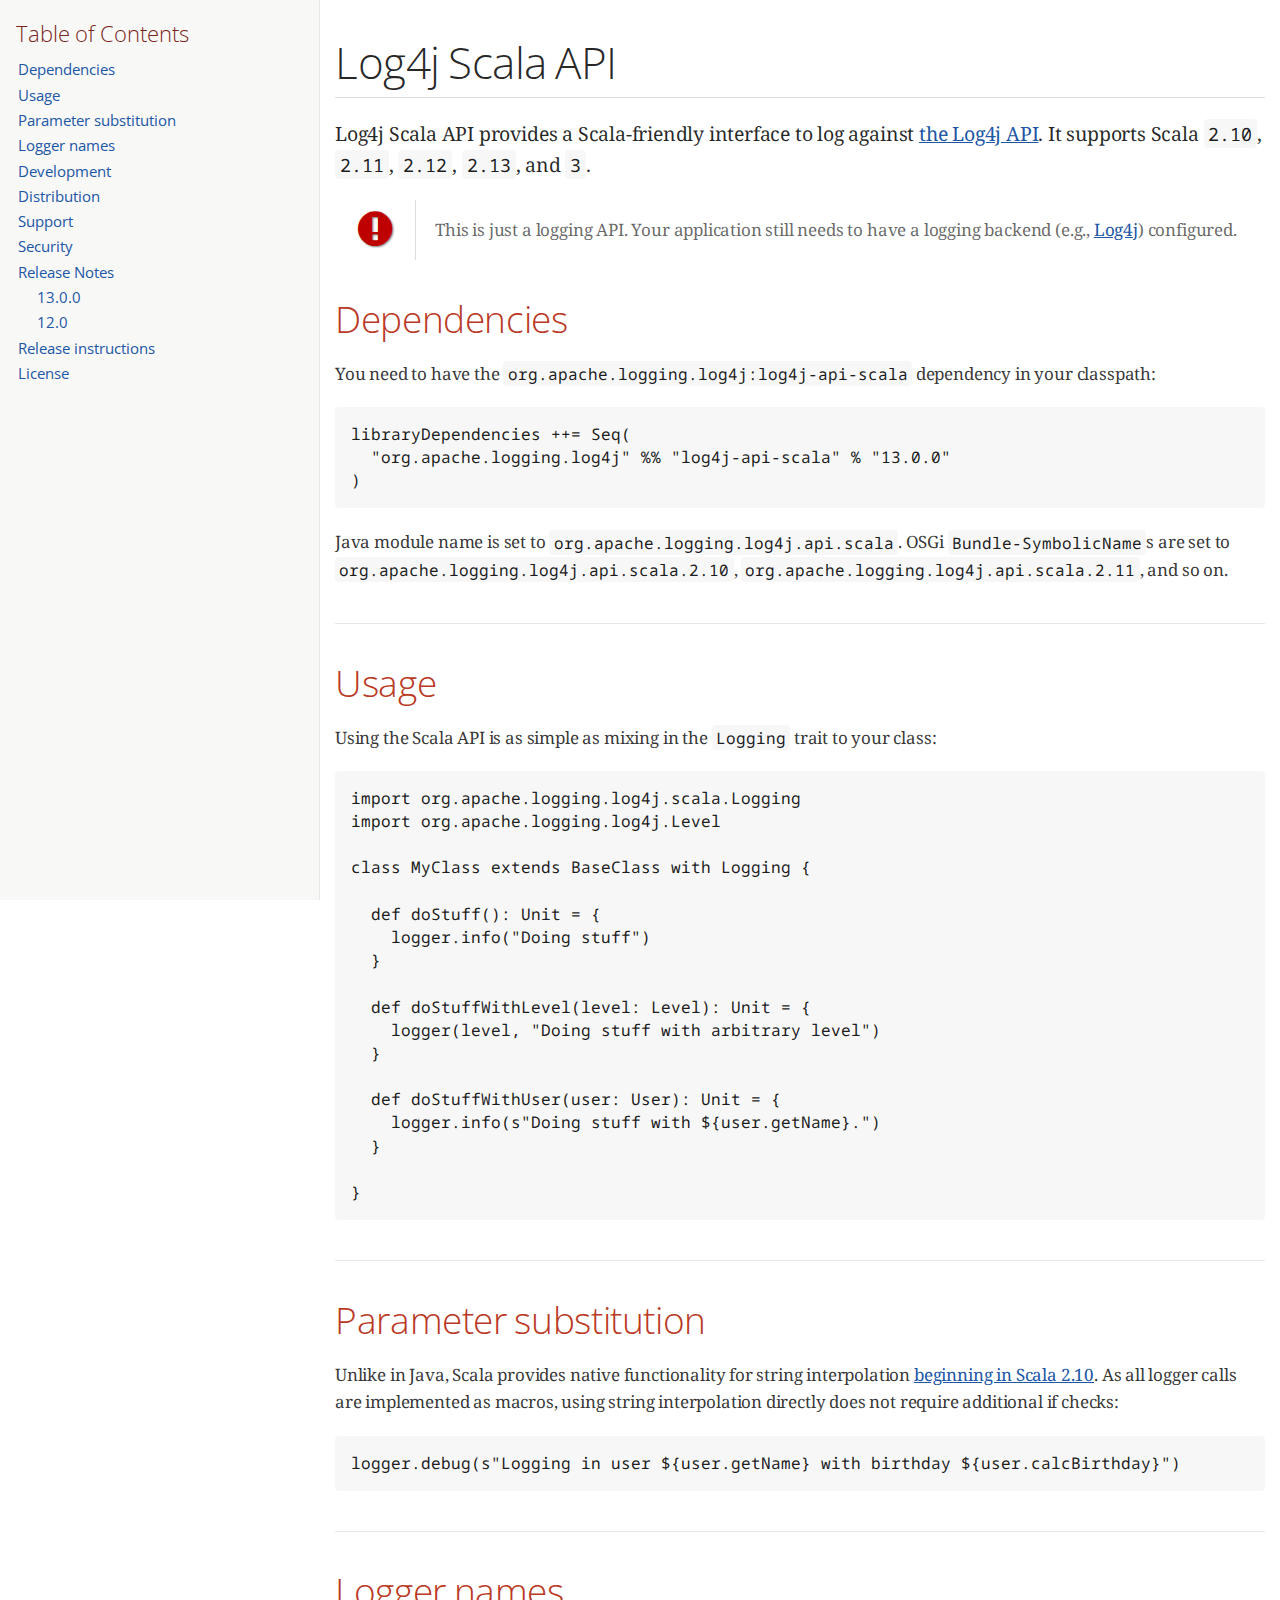
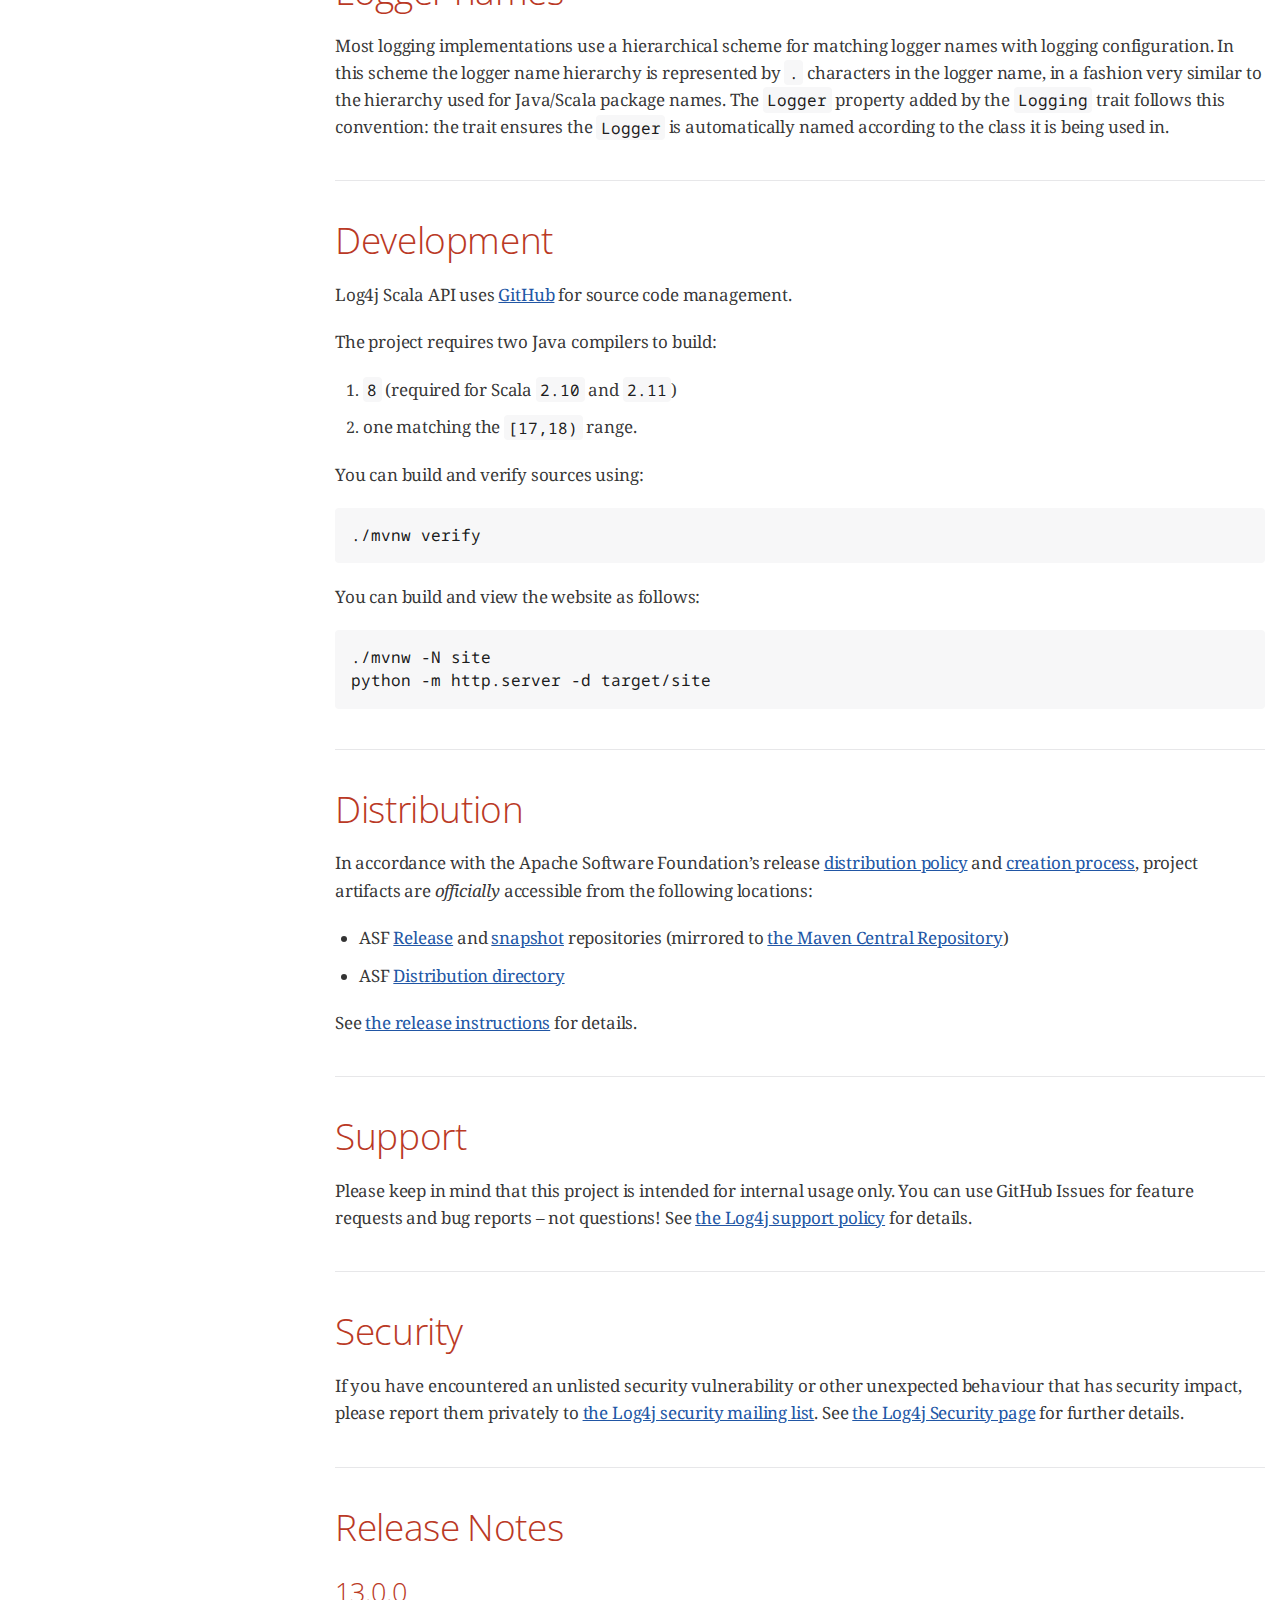
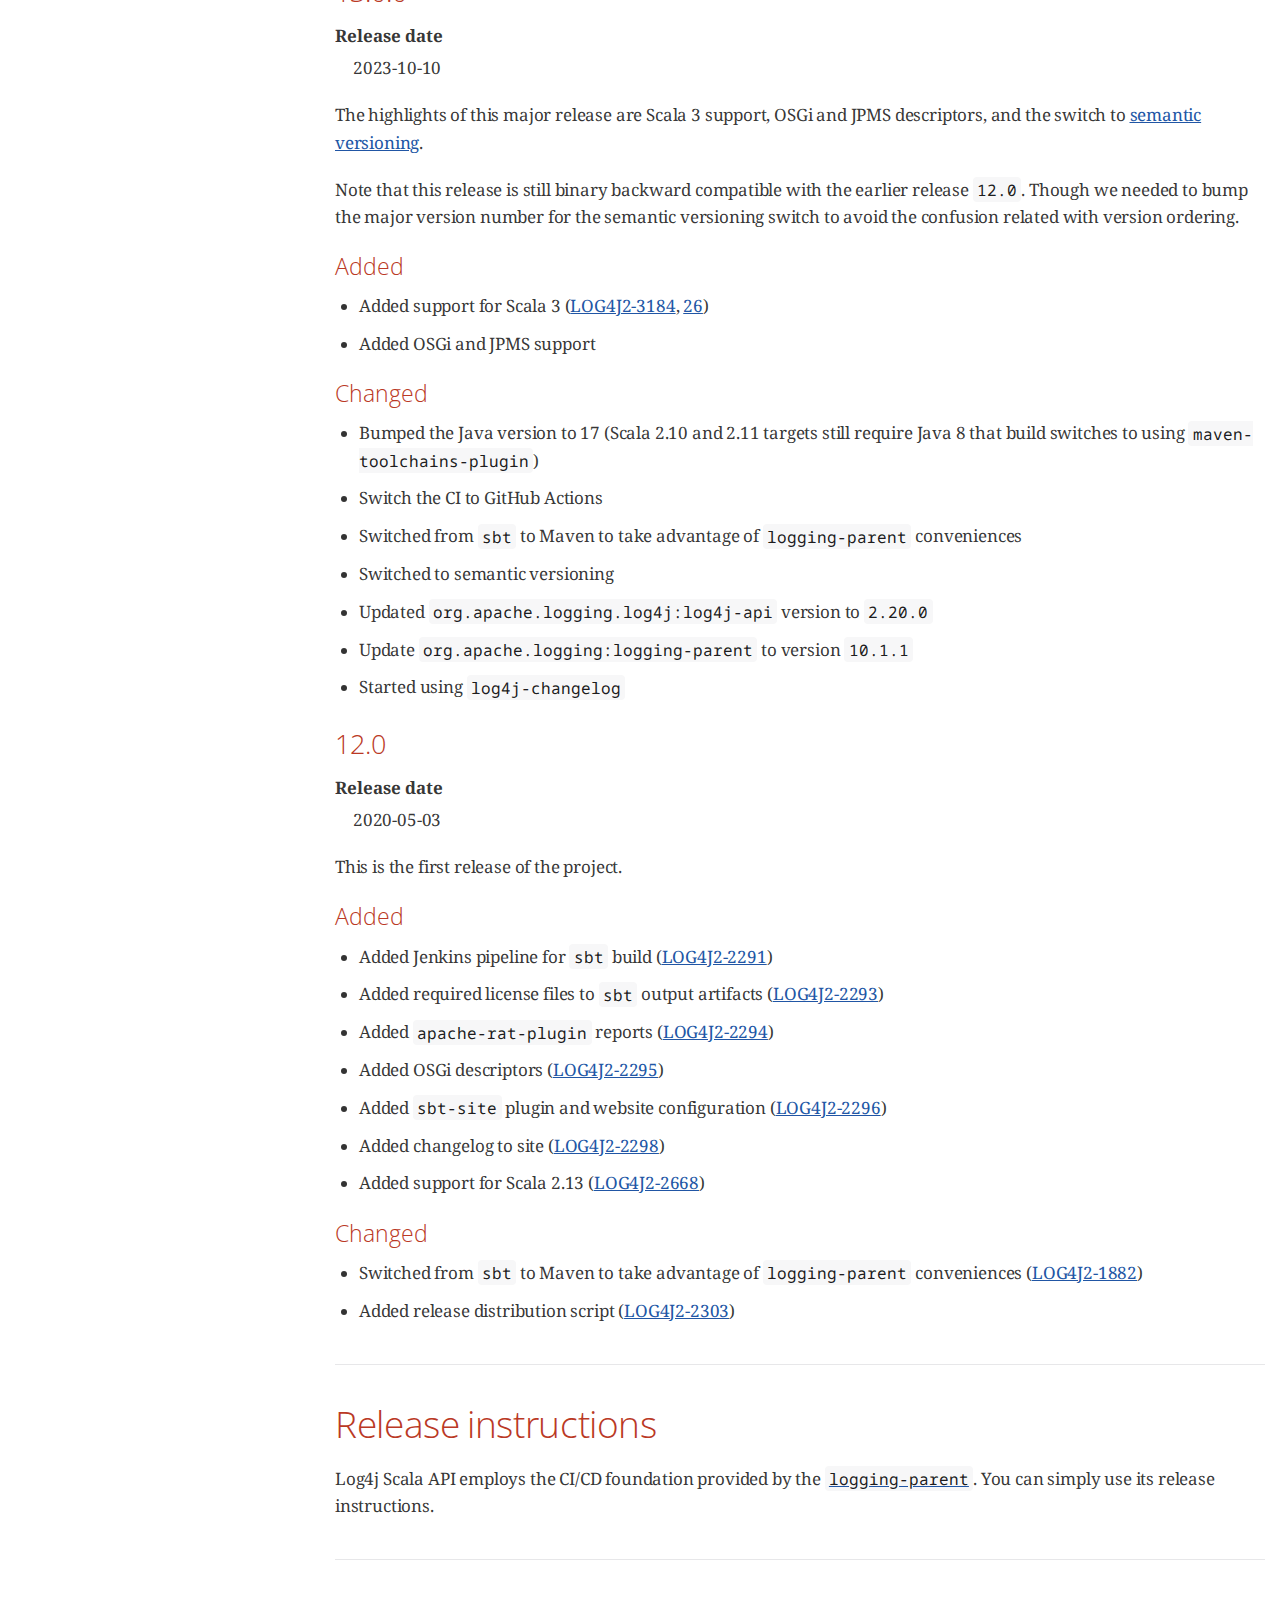
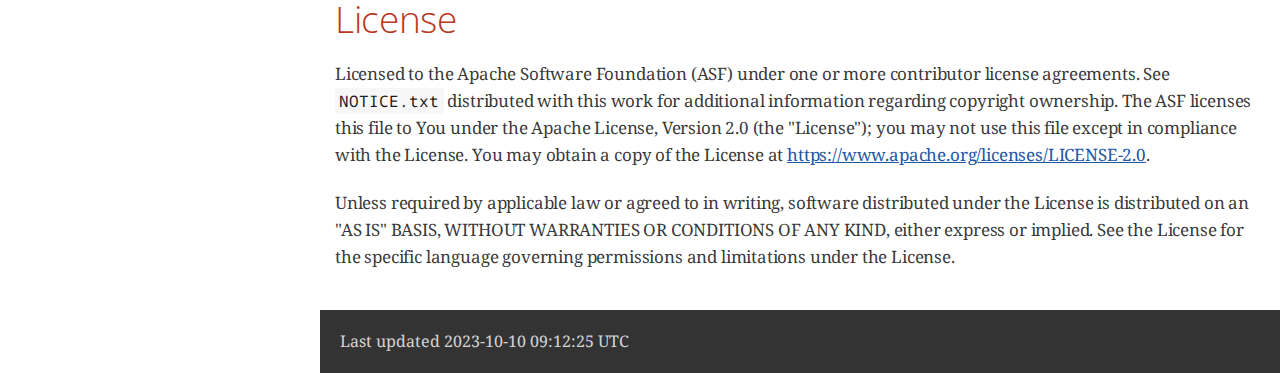
==== 13.x/index.html @ 1578e4e9 "Initial site import" ====
<!DOCTYPE html>
<html lang="en">
<head>
<meta charset="UTF-8">
<meta http-equiv="X-UA-Compatible" content="IE=edge">
<meta name="viewport" content="width=device-width, initial-scale=1.0">
<meta name="generator" content="Asciidoctor 2.0.18">
<title>Log4j Scala API</title>
<link rel="stylesheet" href="https://fonts.googleapis.com/css?family=Open+Sans:300,300italic,400,400italic,600,600italic%7CNoto+Serif:400,400italic,700,700italic%7CDroid+Sans+Mono:400,700">
<style>
/*! Asciidoctor default stylesheet | MIT License | https://asciidoctor.org */
/* Uncomment the following line when using as a custom stylesheet */
/* @import "https://fonts.googleapis.com/css?family=Open+Sans:300,300italic,400,400italic,600,600italic%7CNoto+Serif:400,400italic,700,700italic%7CDroid+Sans+Mono:400,700"; */
html{font-family:sans-serif;-webkit-text-size-adjust:100%}
a{background:none}
a:focus{outline:thin dotted}
a:active,a:hover{outline:0}
h1{font-size:2em;margin:.67em 0}
b,strong{font-weight:bold}
abbr{font-size:.9em}
abbr[title]{cursor:help;border-bottom:1px dotted #dddddf;text-decoration:none}
dfn{font-style:italic}
hr{height:0}
mark{background:#ff0;color:#000}
code,kbd,pre,samp{font-family:monospace;font-size:1em}
pre{white-space:pre-wrap}
q{quotes:"\201C" "\201D" "\2018" "\2019"}
small{font-size:80%}
sub,sup{font-size:75%;line-height:0;position:relative;vertical-align:baseline}
sup{top:-.5em}
sub{bottom:-.25em}
img{border:0}
svg:not(:root){overflow:hidden}
figure{margin:0}
audio,video{display:inline-block}
audio:not([controls]){display:none;height:0}
fieldset{border:1px solid silver;margin:0 2px;padding:.35em .625em .75em}
legend{border:0;padding:0}
button,input,select,textarea{font-family:inherit;font-size:100%;margin:0}
button,input{line-height:normal}
button,select{text-transform:none}
button,html input[type=button],input[type=reset],input[type=submit]{-webkit-appearance:button;cursor:pointer}
button[disabled],html input[disabled]{cursor:default}
input[type=checkbox],input[type=radio]{padding:0}
button::-moz-focus-inner,input::-moz-focus-inner{border:0;padding:0}
textarea{overflow:auto;vertical-align:top}
table{border-collapse:collapse;border-spacing:0}
*,::before,::after{box-sizing:border-box}
html,body{font-size:100%}
body{background:#fff;color:rgba(0,0,0,.8);padding:0;margin:0;font-family:"Noto Serif","DejaVu Serif",serif;line-height:1;position:relative;cursor:auto;-moz-tab-size:4;-o-tab-size:4;tab-size:4;word-wrap:anywhere;-moz-osx-font-smoothing:grayscale;-webkit-font-smoothing:antialiased}
a:hover{cursor:pointer}
img,object,embed{max-width:100%;height:auto}
object,embed{height:100%}
img{-ms-interpolation-mode:bicubic}
.left{float:left!important}
.right{float:right!important}
.text-left{text-align:left!important}
.text-right{text-align:right!important}
.text-center{text-align:center!important}
.text-justify{text-align:justify!important}
.hide{display:none}
img,object,svg{display:inline-block;vertical-align:middle}
textarea{height:auto;min-height:50px}
select{width:100%}
.subheader,.admonitionblock td.content>.title,.audioblock>.title,.exampleblock>.title,.imageblock>.title,.listingblock>.title,.literalblock>.title,.stemblock>.title,.openblock>.title,.paragraph>.title,.quoteblock>.title,table.tableblock>.title,.verseblock>.title,.videoblock>.title,.dlist>.title,.olist>.title,.ulist>.title,.qlist>.title,.hdlist>.title{line-height:1.45;color:#7a2518;font-weight:400;margin-top:0;margin-bottom:.25em}
div,dl,dt,dd,ul,ol,li,h1,h2,h3,#toctitle,.sidebarblock>.content>.title,h4,h5,h6,pre,form,p,blockquote,th,td{margin:0;padding:0}
a{color:#2156a5;text-decoration:underline;line-height:inherit}
a:hover,a:focus{color:#1d4b8f}
a img{border:0}
p{line-height:1.6;margin-bottom:1.25em;text-rendering:optimizeLegibility}
p aside{font-size:.875em;line-height:1.35;font-style:italic}
h1,h2,h3,#toctitle,.sidebarblock>.content>.title,h4,h5,h6{font-family:"Open Sans","DejaVu Sans",sans-serif;font-weight:300;font-style:normal;color:#ba3925;text-rendering:optimizeLegibility;margin-top:1em;margin-bottom:.5em;line-height:1.0125em}
h1 small,h2 small,h3 small,#toctitle small,.sidebarblock>.content>.title small,h4 small,h5 small,h6 small{font-size:60%;color:#e99b8f;line-height:0}
h1{font-size:2.125em}
h2{font-size:1.6875em}
h3,#toctitle,.sidebarblock>.content>.title{font-size:1.375em}
h4,h5{font-size:1.125em}
h6{font-size:1em}
hr{border:solid #dddddf;border-width:1px 0 0;clear:both;margin:1.25em 0 1.1875em}
em,i{font-style:italic;line-height:inherit}
strong,b{font-weight:bold;line-height:inherit}
small{font-size:60%;line-height:inherit}
code{font-family:"Droid Sans Mono","DejaVu Sans Mono",monospace;font-weight:400;color:rgba(0,0,0,.9)}
ul,ol,dl{line-height:1.6;margin-bottom:1.25em;list-style-position:outside;font-family:inherit}
ul,ol{margin-left:1.5em}
ul li ul,ul li ol{margin-left:1.25em;margin-bottom:0}
ul.circle{list-style-type:circle}
ul.disc{list-style-type:disc}
ul.square{list-style-type:square}
ul.circle ul:not([class]),ul.disc ul:not([class]),ul.square ul:not([class]){list-style:inherit}
ol li ul,ol li ol{margin-left:1.25em;margin-bottom:0}
dl dt{margin-bottom:.3125em;font-weight:bold}
dl dd{margin-bottom:1.25em}
blockquote{margin:0 0 1.25em;padding:.5625em 1.25em 0 1.1875em;border-left:1px solid #ddd}
blockquote,blockquote p{line-height:1.6;color:rgba(0,0,0,.85)}
@media screen and (min-width:768px){h1,h2,h3,#toctitle,.sidebarblock>.content>.title,h4,h5,h6{line-height:1.2}
h1{font-size:2.75em}
h2{font-size:2.3125em}
h3,#toctitle,.sidebarblock>.content>.title{font-size:1.6875em}
h4{font-size:1.4375em}}
table{background:#fff;margin-bottom:1.25em;border:1px solid #dedede;word-wrap:normal}
table thead,table tfoot{background:#f7f8f7}
table thead tr th,table thead tr td,table tfoot tr th,table tfoot tr td{padding:.5em .625em .625em;font-size:inherit;color:rgba(0,0,0,.8);text-align:left}
table tr th,table tr td{padding:.5625em .625em;font-size:inherit;color:rgba(0,0,0,.8)}
table tr.even,table tr.alt{background:#f8f8f7}
table thead tr th,table tfoot tr th,table tbody tr td,table tr td,table tfoot tr td{line-height:1.6}
h1,h2,h3,#toctitle,.sidebarblock>.content>.title,h4,h5,h6{line-height:1.2;word-spacing:-.05em}
h1 strong,h2 strong,h3 strong,#toctitle strong,.sidebarblock>.content>.title strong,h4 strong,h5 strong,h6 strong{font-weight:400}
.center{margin-left:auto;margin-right:auto}
.stretch{width:100%}
.clearfix::before,.clearfix::after,.float-group::before,.float-group::after{content:" ";display:table}
.clearfix::after,.float-group::after{clear:both}
:not(pre).nobreak{word-wrap:normal}
:not(pre).nowrap{white-space:nowrap}
:not(pre).pre-wrap{white-space:pre-wrap}
:not(pre):not([class^=L])>code{font-size:.9375em;font-style:normal!important;letter-spacing:0;padding:.1em .5ex;word-spacing:-.15em;background:#f7f7f8;border-radius:4px;line-height:1.45;text-rendering:optimizeSpeed}
pre{color:rgba(0,0,0,.9);font-family:"Droid Sans Mono","DejaVu Sans Mono",monospace;line-height:1.45;text-rendering:optimizeSpeed}
pre code,pre pre{color:inherit;font-size:inherit;line-height:inherit}
pre>code{display:block}
pre.nowrap,pre.nowrap pre{white-space:pre;word-wrap:normal}
em em{font-style:normal}
strong strong{font-weight:400}
.keyseq{color:rgba(51,51,51,.8)}
kbd{font-family:"Droid Sans Mono","DejaVu Sans Mono",monospace;display:inline-block;color:rgba(0,0,0,.8);font-size:.65em;line-height:1.45;background:#f7f7f7;border:1px solid #ccc;border-radius:3px;box-shadow:0 1px 0 rgba(0,0,0,.2),inset 0 0 0 .1em #fff;margin:0 .15em;padding:.2em .5em;vertical-align:middle;position:relative;top:-.1em;white-space:nowrap}
.keyseq kbd:first-child{margin-left:0}
.keyseq kbd:last-child{margin-right:0}
.menuseq,.menuref{color:#000}
.menuseq b:not(.caret),.menuref{font-weight:inherit}
.menuseq{word-spacing:-.02em}
.menuseq b.caret{font-size:1.25em;line-height:.8}
.menuseq i.caret{font-weight:bold;text-align:center;width:.45em}
b.button::before,b.button::after{position:relative;top:-1px;font-weight:400}
b.button::before{content:"[";padding:0 3px 0 2px}
b.button::after{content:"]";padding:0 2px 0 3px}
p a>code:hover{color:rgba(0,0,0,.9)}
#header,#content,#footnotes,#footer{width:100%;margin:0 auto;max-width:62.5em;*zoom:1;position:relative;padding-left:.9375em;padding-right:.9375em}
#header::before,#header::after,#content::before,#content::after,#footnotes::before,#footnotes::after,#footer::before,#footer::after{content:" ";display:table}
#header::after,#content::after,#footnotes::after,#footer::after{clear:both}
#content{margin-top:1.25em}
#content::before{content:none}
#header>h1:first-child{color:rgba(0,0,0,.85);margin-top:2.25rem;margin-bottom:0}
#header>h1:first-child+#toc{margin-top:8px;border-top:1px solid #dddddf}
#header>h1:only-child,body.toc2 #header>h1:nth-last-child(2){border-bottom:1px solid #dddddf;padding-bottom:8px}
#header .details{border-bottom:1px solid #dddddf;line-height:1.45;padding-top:.25em;padding-bottom:.25em;padding-left:.25em;color:rgba(0,0,0,.6);display:flex;flex-flow:row wrap}
#header .details span:first-child{margin-left:-.125em}
#header .details span.email a{color:rgba(0,0,0,.85)}
#header .details br{display:none}
#header .details br+span::before{content:"\00a0\2013\00a0"}
#header .details br+span.author::before{content:"\00a0\22c5\00a0";color:rgba(0,0,0,.85)}
#header .details br+span#revremark::before{content:"\00a0|\00a0"}
#header #revnumber{text-transform:capitalize}
#header #revnumber::after{content:"\00a0"}
#content>h1:first-child:not([class]){color:rgba(0,0,0,.85);border-bottom:1px solid #dddddf;padding-bottom:8px;margin-top:0;padding-top:1rem;margin-bottom:1.25rem}
#toc{border-bottom:1px solid #e7e7e9;padding-bottom:.5em}
#toc>ul{margin-left:.125em}
#toc ul.sectlevel0>li>a{font-style:italic}
#toc ul.sectlevel0 ul.sectlevel1{margin:.5em 0}
#toc ul{font-family:"Open Sans","DejaVu Sans",sans-serif;list-style-type:none}
#toc li{line-height:1.3334;margin-top:.3334em}
#toc a{text-decoration:none}
#toc a:active{text-decoration:underline}
#toctitle{color:#7a2518;font-size:1.2em}
@media screen and (min-width:768px){#toctitle{font-size:1.375em}
body.toc2{padding-left:15em;padding-right:0}
#toc.toc2{margin-top:0!important;background:#f8f8f7;position:fixed;width:15em;left:0;top:0;border-right:1px solid #e7e7e9;border-top-width:0!important;border-bottom-width:0!important;z-index:1000;padding:1.25em 1em;height:100%;overflow:auto}
#toc.toc2 #toctitle{margin-top:0;margin-bottom:.8rem;font-size:1.2em}
#toc.toc2>ul{font-size:.9em;margin-bottom:0}
#toc.toc2 ul ul{margin-left:0;padding-left:1em}
#toc.toc2 ul.sectlevel0 ul.sectlevel1{padding-left:0;margin-top:.5em;margin-bottom:.5em}
body.toc2.toc-right{padding-left:0;padding-right:15em}
body.toc2.toc-right #toc.toc2{border-right-width:0;border-left:1px solid #e7e7e9;left:auto;right:0}}
@media screen and (min-width:1280px){body.toc2{padding-left:20em;padding-right:0}
#toc.toc2{width:20em}
#toc.toc2 #toctitle{font-size:1.375em}
#toc.toc2>ul{font-size:.95em}
#toc.toc2 ul ul{padding-left:1.25em}
body.toc2.toc-right{padding-left:0;padding-right:20em}}
#content #toc{border:1px solid #e0e0dc;margin-bottom:1.25em;padding:1.25em;background:#f8f8f7;border-radius:4px}
#content #toc>:first-child{margin-top:0}
#content #toc>:last-child{margin-bottom:0}
#footer{max-width:none;background:rgba(0,0,0,.8);padding:1.25em}
#footer-text{color:hsla(0,0%,100%,.8);line-height:1.44}
#content{margin-bottom:.625em}
.sect1{padding-bottom:.625em}
@media screen and (min-width:768px){#content{margin-bottom:1.25em}
.sect1{padding-bottom:1.25em}}
.sect1:last-child{padding-bottom:0}
.sect1+.sect1{border-top:1px solid #e7e7e9}
#content h1>a.anchor,h2>a.anchor,h3>a.anchor,#toctitle>a.anchor,.sidebarblock>.content>.title>a.anchor,h4>a.anchor,h5>a.anchor,h6>a.anchor{position:absolute;z-index:1001;width:1.5ex;margin-left:-1.5ex;display:block;text-decoration:none!important;visibility:hidden;text-align:center;font-weight:400}
#content h1>a.anchor::before,h2>a.anchor::before,h3>a.anchor::before,#toctitle>a.anchor::before,.sidebarblock>.content>.title>a.anchor::before,h4>a.anchor::before,h5>a.anchor::before,h6>a.anchor::before{content:"\00A7";font-size:.85em;display:block;padding-top:.1em}
#content h1:hover>a.anchor,#content h1>a.anchor:hover,h2:hover>a.anchor,h2>a.anchor:hover,h3:hover>a.anchor,#toctitle:hover>a.anchor,.sidebarblock>.content>.title:hover>a.anchor,h3>a.anchor:hover,#toctitle>a.anchor:hover,.sidebarblock>.content>.title>a.anchor:hover,h4:hover>a.anchor,h4>a.anchor:hover,h5:hover>a.anchor,h5>a.anchor:hover,h6:hover>a.anchor,h6>a.anchor:hover{visibility:visible}
#content h1>a.link,h2>a.link,h3>a.link,#toctitle>a.link,.sidebarblock>.content>.title>a.link,h4>a.link,h5>a.link,h6>a.link{color:#ba3925;text-decoration:none}
#content h1>a.link:hover,h2>a.link:hover,h3>a.link:hover,#toctitle>a.link:hover,.sidebarblock>.content>.title>a.link:hover,h4>a.link:hover,h5>a.link:hover,h6>a.link:hover{color:#a53221}
details,.audioblock,.imageblock,.literalblock,.listingblock,.stemblock,.videoblock{margin-bottom:1.25em}
details{margin-left:1.25rem}
details>summary{cursor:pointer;display:block;position:relative;line-height:1.6;margin-bottom:.625rem;outline:none;-webkit-tap-highlight-color:transparent}
details>summary::-webkit-details-marker{display:none}
details>summary::before{content:"";border:solid transparent;border-left:solid;border-width:.3em 0 .3em .5em;position:absolute;top:.5em;left:-1.25rem;transform:translateX(15%)}
details[open]>summary::before{border:solid transparent;border-top:solid;border-width:.5em .3em 0;transform:translateY(15%)}
details>summary::after{content:"";width:1.25rem;height:1em;position:absolute;top:.3em;left:-1.25rem}
.admonitionblock td.content>.title,.audioblock>.title,.exampleblock>.title,.imageblock>.title,.listingblock>.title,.literalblock>.title,.stemblock>.title,.openblock>.title,.paragraph>.title,.quoteblock>.title,table.tableblock>.title,.verseblock>.title,.videoblock>.title,.dlist>.title,.olist>.title,.ulist>.title,.qlist>.title,.hdlist>.title{text-rendering:optimizeLegibility;text-align:left;font-family:"Noto Serif","DejaVu Serif",serif;font-size:1rem;font-style:italic}
table.tableblock.fit-content>caption.title{white-space:nowrap;width:0}
.paragraph.lead>p,#preamble>.sectionbody>[class=paragraph]:first-of-type p{font-size:1.21875em;line-height:1.6;color:rgba(0,0,0,.85)}
.admonitionblock>table{border-collapse:separate;border:0;background:none;width:100%}
.admonitionblock>table td.icon{text-align:center;width:80px}
.admonitionblock>table td.icon img{max-width:none}
.admonitionblock>table td.icon .title{font-weight:bold;font-family:"Open Sans","DejaVu Sans",sans-serif;text-transform:uppercase}
.admonitionblock>table td.content{padding-left:1.125em;padding-right:1.25em;border-left:1px solid #dddddf;color:rgba(0,0,0,.6);word-wrap:anywhere}
.admonitionblock>table td.content>:last-child>:last-child{margin-bottom:0}
.exampleblock>.content{border:1px solid #e6e6e6;margin-bottom:1.25em;padding:1.25em;background:#fff;border-radius:4px}
.exampleblock>.content>:first-child{margin-top:0}
.exampleblock>.content>:last-child{margin-bottom:0}
.sidebarblock{border:1px solid #dbdbd6;margin-bottom:1.25em;padding:1.25em;background:#f3f3f2;border-radius:4px}
.sidebarblock>:first-child{margin-top:0}
.sidebarblock>:last-child{margin-bottom:0}
.sidebarblock>.content>.title{color:#7a2518;margin-top:0;text-align:center}
.exampleblock>.content>:last-child>:last-child,.exampleblock>.content .olist>ol>li:last-child>:last-child,.exampleblock>.content .ulist>ul>li:last-child>:last-child,.exampleblock>.content .qlist>ol>li:last-child>:last-child,.sidebarblock>.content>:last-child>:last-child,.sidebarblock>.content .olist>ol>li:last-child>:last-child,.sidebarblock>.content .ulist>ul>li:last-child>:last-child,.sidebarblock>.content .qlist>ol>li:last-child>:last-child{margin-bottom:0}
.literalblock pre,.listingblock>.content>pre{border-radius:4px;overflow-x:auto;padding:1em;font-size:.8125em}
@media screen and (min-width:768px){.literalblock pre,.listingblock>.content>pre{font-size:.90625em}}
@media screen and (min-width:1280px){.literalblock pre,.listingblock>.content>pre{font-size:1em}}
.literalblock pre,.listingblock>.content>pre:not(.highlight),.listingblock>.content>pre[class=highlight],.listingblock>.content>pre[class^="highlight "]{background:#f7f7f8}
.literalblock.output pre{color:#f7f7f8;background:rgba(0,0,0,.9)}
.listingblock>.content{position:relative}
.listingblock code[data-lang]::before{display:none;content:attr(data-lang);position:absolute;font-size:.75em;top:.425rem;right:.5rem;line-height:1;text-transform:uppercase;color:inherit;opacity:.5}
.listingblock:hover code[data-lang]::before{display:block}
.listingblock.terminal pre .command::before{content:attr(data-prompt);padding-right:.5em;color:inherit;opacity:.5}
.listingblock.terminal pre .command:not([data-prompt])::before{content:"$"}
.listingblock pre.highlightjs{padding:0}
.listingblock pre.highlightjs>code{padding:1em;border-radius:4px}
.listingblock pre.prettyprint{border-width:0}
.prettyprint{background:#f7f7f8}
pre.prettyprint .linenums{line-height:1.45;margin-left:2em}
pre.prettyprint li{background:none;list-style-type:inherit;padding-left:0}
pre.prettyprint li code[data-lang]::before{opacity:1}
pre.prettyprint li:not(:first-child) code[data-lang]::before{display:none}
table.linenotable{border-collapse:separate;border:0;margin-bottom:0;background:none}
table.linenotable td[class]{color:inherit;vertical-align:top;padding:0;line-height:inherit;white-space:normal}
table.linenotable td.code{padding-left:.75em}
table.linenotable td.linenos,pre.pygments .linenos{border-right:1px solid;opacity:.35;padding-right:.5em;-webkit-user-select:none;-moz-user-select:none;-ms-user-select:none;user-select:none}
pre.pygments span.linenos{display:inline-block;margin-right:.75em}
.quoteblock{margin:0 1em 1.25em 1.5em;display:table}
.quoteblock:not(.excerpt)>.title{margin-left:-1.5em;margin-bottom:.75em}
.quoteblock blockquote,.quoteblock p{color:rgba(0,0,0,.85);font-size:1.15rem;line-height:1.75;word-spacing:.1em;letter-spacing:0;font-style:italic;text-align:justify}
.quoteblock blockquote{margin:0;padding:0;border:0}
.quoteblock blockquote::before{content:"\201c";float:left;font-size:2.75em;font-weight:bold;line-height:.6em;margin-left:-.6em;color:#7a2518;text-shadow:0 1px 2px rgba(0,0,0,.1)}
.quoteblock blockquote>.paragraph:last-child p{margin-bottom:0}
.quoteblock .attribution{margin-top:.75em;margin-right:.5ex;text-align:right}
.verseblock{margin:0 1em 1.25em}
.verseblock pre{font-family:"Open Sans","DejaVu Sans",sans-serif;font-size:1.15rem;color:rgba(0,0,0,.85);font-weight:300;text-rendering:optimizeLegibility}
.verseblock pre strong{font-weight:400}
.verseblock .attribution{margin-top:1.25rem;margin-left:.5ex}
.quoteblock .attribution,.verseblock .attribution{font-size:.9375em;line-height:1.45;font-style:italic}
.quoteblock .attribution br,.verseblock .attribution br{display:none}
.quoteblock .attribution cite,.verseblock .attribution cite{display:block;letter-spacing:-.025em;color:rgba(0,0,0,.6)}
.quoteblock.abstract blockquote::before,.quoteblock.excerpt blockquote::before,.quoteblock .quoteblock blockquote::before{display:none}
.quoteblock.abstract blockquote,.quoteblock.abstract p,.quoteblock.excerpt blockquote,.quoteblock.excerpt p,.quoteblock .quoteblock blockquote,.quoteblock .quoteblock p{line-height:1.6;word-spacing:0}
.quoteblock.abstract{margin:0 1em 1.25em;display:block}
.quoteblock.abstract>.title{margin:0 0 .375em;font-size:1.15em;text-align:center}
.quoteblock.excerpt>blockquote,.quoteblock .quoteblock{padding:0 0 .25em 1em;border-left:.25em solid #dddddf}
.quoteblock.excerpt,.quoteblock .quoteblock{margin-left:0}
.quoteblock.excerpt blockquote,.quoteblock.excerpt p,.quoteblock .quoteblock blockquote,.quoteblock .quoteblock p{color:inherit;font-size:1.0625rem}
.quoteblock.excerpt .attribution,.quoteblock .quoteblock .attribution{color:inherit;font-size:.85rem;text-align:left;margin-right:0}
p.tableblock:last-child{margin-bottom:0}
td.tableblock>.content{margin-bottom:1.25em;word-wrap:anywhere}
td.tableblock>.content>:last-child{margin-bottom:-1.25em}
table.tableblock,th.tableblock,td.tableblock{border:0 solid #dedede}
table.grid-all>*>tr>*{border-width:1px}
table.grid-cols>*>tr>*{border-width:0 1px}
table.grid-rows>*>tr>*{border-width:1px 0}
table.frame-all{border-width:1px}
table.frame-ends{border-width:1px 0}
table.frame-sides{border-width:0 1px}
table.frame-none>colgroup+*>:first-child>*,table.frame-sides>colgroup+*>:first-child>*{border-top-width:0}
table.frame-none>:last-child>:last-child>*,table.frame-sides>:last-child>:last-child>*{border-bottom-width:0}
table.frame-none>*>tr>:first-child,table.frame-ends>*>tr>:first-child{border-left-width:0}
table.frame-none>*>tr>:last-child,table.frame-ends>*>tr>:last-child{border-right-width:0}
table.stripes-all>*>tr,table.stripes-odd>*>tr:nth-of-type(odd),table.stripes-even>*>tr:nth-of-type(even),table.stripes-hover>*>tr:hover{background:#f8f8f7}
th.halign-left,td.halign-left{text-align:left}
th.halign-right,td.halign-right{text-align:right}
th.halign-center,td.halign-center{text-align:center}
th.valign-top,td.valign-top{vertical-align:top}
th.valign-bottom,td.valign-bottom{vertical-align:bottom}
th.valign-middle,td.valign-middle{vertical-align:middle}
table thead th,table tfoot th{font-weight:bold}
tbody tr th{background:#f7f8f7}
tbody tr th,tbody tr th p,tfoot tr th,tfoot tr th p{color:rgba(0,0,0,.8);font-weight:bold}
p.tableblock>code:only-child{background:none;padding:0}
p.tableblock{font-size:1em}
ol{margin-left:1.75em}
ul li ol{margin-left:1.5em}
dl dd{margin-left:1.125em}
dl dd:last-child,dl dd:last-child>:last-child{margin-bottom:0}
li p,ul dd,ol dd,.olist .olist,.ulist .ulist,.ulist .olist,.olist .ulist{margin-bottom:.625em}
ul.checklist,ul.none,ol.none,ul.no-bullet,ol.no-bullet,ol.unnumbered,ul.unstyled,ol.unstyled{list-style-type:none}
ul.no-bullet,ol.no-bullet,ol.unnumbered{margin-left:.625em}
ul.unstyled,ol.unstyled{margin-left:0}
li>p:empty:only-child::before{content:"";display:inline-block}
ul.checklist>li>p:first-child{margin-left:-1em}
ul.checklist>li>p:first-child>.fa-square-o:first-child,ul.checklist>li>p:first-child>.fa-check-square-o:first-child{width:1.25em;font-size:.8em;position:relative;bottom:.125em}
ul.checklist>li>p:first-child>input[type=checkbox]:first-child{margin-right:.25em}
ul.inline{display:flex;flex-flow:row wrap;list-style:none;margin:0 0 .625em -1.25em}
ul.inline>li{margin-left:1.25em}
.unstyled dl dt{font-weight:400;font-style:normal}
ol.arabic{list-style-type:decimal}
ol.decimal{list-style-type:decimal-leading-zero}
ol.loweralpha{list-style-type:lower-alpha}
ol.upperalpha{list-style-type:upper-alpha}
ol.lowerroman{list-style-type:lower-roman}
ol.upperroman{list-style-type:upper-roman}
ol.lowergreek{list-style-type:lower-greek}
.hdlist>table,.colist>table{border:0;background:none}
.hdlist>table>tbody>tr,.colist>table>tbody>tr{background:none}
td.hdlist1,td.hdlist2{vertical-align:top;padding:0 .625em}
td.hdlist1{font-weight:bold;padding-bottom:1.25em}
td.hdlist2{word-wrap:anywhere}
.literalblock+.colist,.listingblock+.colist{margin-top:-.5em}
.colist td:not([class]):first-child{padding:.4em .75em 0;line-height:1;vertical-align:top}
.colist td:not([class]):first-child img{max-width:none}
.colist td:not([class]):last-child{padding:.25em 0}
.thumb,.th{line-height:0;display:inline-block;border:4px solid #fff;box-shadow:0 0 0 1px #ddd}
.imageblock.left{margin:.25em .625em 1.25em 0}
.imageblock.right{margin:.25em 0 1.25em .625em}
.imageblock>.title{margin-bottom:0}
.imageblock.thumb,.imageblock.th{border-width:6px}
.imageblock.thumb>.title,.imageblock.th>.title{padding:0 .125em}
.image.left,.image.right{margin-top:.25em;margin-bottom:.25em;display:inline-block;line-height:0}
.image.left{margin-right:.625em}
.image.right{margin-left:.625em}
a.image{text-decoration:none;display:inline-block}
a.image object{pointer-events:none}
sup.footnote,sup.footnoteref{font-size:.875em;position:static;vertical-align:super}
sup.footnote a,sup.footnoteref a{text-decoration:none}
sup.footnote a:active,sup.footnoteref a:active{text-decoration:underline}
#footnotes{padding-top:.75em;padding-bottom:.75em;margin-bottom:.625em}
#footnotes hr{width:20%;min-width:6.25em;margin:-.25em 0 .75em;border-width:1px 0 0}
#footnotes .footnote{padding:0 .375em 0 .225em;line-height:1.3334;font-size:.875em;margin-left:1.2em;margin-bottom:.2em}
#footnotes .footnote a:first-of-type{font-weight:bold;text-decoration:none;margin-left:-1.05em}
#footnotes .footnote:last-of-type{margin-bottom:0}
#content #footnotes{margin-top:-.625em;margin-bottom:0;padding:.75em 0}
div.unbreakable{page-break-inside:avoid}
.big{font-size:larger}
.small{font-size:smaller}
.underline{text-decoration:underline}
.overline{text-decoration:overline}
.line-through{text-decoration:line-through}
.aqua{color:#00bfbf}
.aqua-background{background:#00fafa}
.black{color:#000}
.black-background{background:#000}
.blue{color:#0000bf}
.blue-background{background:#0000fa}
.fuchsia{color:#bf00bf}
.fuchsia-background{background:#fa00fa}
.gray{color:#606060}
.gray-background{background:#7d7d7d}
.green{color:#006000}
.green-background{background:#007d00}
.lime{color:#00bf00}
.lime-background{background:#00fa00}
.maroon{color:#600000}
.maroon-background{background:#7d0000}
.navy{color:#000060}
.navy-background{background:#00007d}
.olive{color:#606000}
.olive-background{background:#7d7d00}
.purple{color:#600060}
.purple-background{background:#7d007d}
.red{color:#bf0000}
.red-background{background:#fa0000}
.silver{color:#909090}
.silver-background{background:#bcbcbc}
.teal{color:#006060}
.teal-background{background:#007d7d}
.white{color:#bfbfbf}
.white-background{background:#fafafa}
.yellow{color:#bfbf00}
.yellow-background{background:#fafa00}
span.icon>.fa{cursor:default}
a span.icon>.fa{cursor:inherit}
.admonitionblock td.icon [class^="fa icon-"]{font-size:2.5em;text-shadow:1px 1px 2px rgba(0,0,0,.5);cursor:default}
.admonitionblock td.icon .icon-note::before{content:"\f05a";color:#19407c}
.admonitionblock td.icon .icon-tip::before{content:"\f0eb";text-shadow:1px 1px 2px rgba(155,155,0,.8);color:#111}
.admonitionblock td.icon .icon-warning::before{content:"\f071";color:#bf6900}
.admonitionblock td.icon .icon-caution::before{content:"\f06d";color:#bf3400}
.admonitionblock td.icon .icon-important::before{content:"\f06a";color:#bf0000}
.conum[data-value]{display:inline-block;color:#fff!important;background:rgba(0,0,0,.8);border-radius:50%;text-align:center;font-size:.75em;width:1.67em;height:1.67em;line-height:1.67em;font-family:"Open Sans","DejaVu Sans",sans-serif;font-style:normal;font-weight:bold}
.conum[data-value] *{color:#fff!important}
.conum[data-value]+b{display:none}
.conum[data-value]::after{content:attr(data-value)}
pre .conum[data-value]{position:relative;top:-.125em}
b.conum *{color:inherit!important}
.conum:not([data-value]):empty{display:none}
dt,th.tableblock,td.content,div.footnote{text-rendering:optimizeLegibility}
h1,h2,p,td.content,span.alt,summary{letter-spacing:-.01em}
p strong,td.content strong,div.footnote strong{letter-spacing:-.005em}
p,blockquote,dt,td.content,span.alt,summary{font-size:1.0625rem}
p{margin-bottom:1.25rem}
.sidebarblock p,.sidebarblock dt,.sidebarblock td.content,p.tableblock{font-size:1em}
.exampleblock>.content{background:#fffef7;border-color:#e0e0dc;box-shadow:0 1px 4px #e0e0dc}
.print-only{display:none!important}
@page{margin:1.25cm .75cm}
@media print{*{box-shadow:none!important;text-shadow:none!important}
html{font-size:80%}
a{color:inherit!important;text-decoration:underline!important}
a.bare,a[href^="#"],a[href^="mailto:"]{text-decoration:none!important}
a[href^="http:"]:not(.bare)::after,a[href^="https:"]:not(.bare)::after{content:"(" attr(href) ")";display:inline-block;font-size:.875em;padding-left:.25em}
abbr[title]{border-bottom:1px dotted}
abbr[title]::after{content:" (" attr(title) ")"}
pre,blockquote,tr,img,object,svg{page-break-inside:avoid}
thead{display:table-header-group}
svg{max-width:100%}
p,blockquote,dt,td.content{font-size:1em;orphans:3;widows:3}
h2,h3,#toctitle,.sidebarblock>.content>.title{page-break-after:avoid}
#header,#content,#footnotes,#footer{max-width:none}
#toc,.sidebarblock,.exampleblock>.content{background:none!important}
#toc{border-bottom:1px solid #dddddf!important;padding-bottom:0!important}
body.book #header{text-align:center}
body.book #header>h1:first-child{border:0!important;margin:2.5em 0 1em}
body.book #header .details{border:0!important;display:block;padding:0!important}
body.book #header .details span:first-child{margin-left:0!important}
body.book #header .details br{display:block}
body.book #header .details br+span::before{content:none!important}
body.book #toc{border:0!important;text-align:left!important;padding:0!important;margin:0!important}
body.book #toc,body.book #preamble,body.book h1.sect0,body.book .sect1>h2{page-break-before:always}
.listingblock code[data-lang]::before{display:block}
#footer{padding:0 .9375em}
.hide-on-print{display:none!important}
.print-only{display:block!important}
.hide-for-print{display:none!important}
.show-for-print{display:inherit!important}}
@media amzn-kf8,print{#header>h1:first-child{margin-top:1.25rem}
.sect1{padding:0!important}
.sect1+.sect1{border:0}
#footer{background:none}
#footer-text{color:rgba(0,0,0,.6);font-size:.9em}}
@media amzn-kf8{#header,#content,#footnotes,#footer{padding:0}}
</style>
<link rel="stylesheet" href="https://cdnjs.cloudflare.com/ajax/libs/font-awesome/4.7.0/css/font-awesome.min.css">
<style>
/*! Stylesheet for CodeRay to loosely match GitHub themes | MIT License */
pre.CodeRay{background:#f7f7f8}
.CodeRay .line-numbers{border-right:1px solid;opacity:.35;padding:0 .5em 0 0;-webkit-user-select:none;-moz-user-select:none;-ms-user-select:none;user-select:none}
.CodeRay span.line-numbers{display:inline-block;margin-right:.75em}
.CodeRay .line-numbers strong{color:#000}
table.CodeRay{border-collapse:separate;border:0;margin-bottom:0;background:none}
table.CodeRay td{vertical-align:top;line-height:inherit}
table.CodeRay td.line-numbers{text-align:right}
table.CodeRay td.code{padding:0 0 0 .75em}
.CodeRay .debug{color:#fff!important;background:navy!important}
.CodeRay .annotation{color:#007}
.CodeRay .attribute-name{color:navy}
.CodeRay .attribute-value{color:#700}
.CodeRay .binary{color:#509}
.CodeRay .comment{color:#998;font-style:italic}
.CodeRay .char{color:#04d}
.CodeRay .char .content{color:#04d}
.CodeRay .char .delimiter{color:#039}
.CodeRay .class{color:#458;font-weight:bold}
.CodeRay .complex{color:#a08}
.CodeRay .constant,.CodeRay .predefined-constant{color:teal}
.CodeRay .color{color:#099}
.CodeRay .class-variable{color:#369}
.CodeRay .decorator{color:#b0b}
.CodeRay .definition{color:#099}
.CodeRay .delimiter{color:#000}
.CodeRay .doc{color:#970}
.CodeRay .doctype{color:#34b}
.CodeRay .doc-string{color:#d42}
.CodeRay .escape{color:#666}
.CodeRay .entity{color:#800}
.CodeRay .error{color:#808}
.CodeRay .exception{color:inherit}
.CodeRay .filename{color:#099}
.CodeRay .function{color:#900;font-weight:bold}
.CodeRay .global-variable{color:teal}
.CodeRay .hex{color:#058}
.CodeRay .integer,.CodeRay .float{color:#099}
.CodeRay .include{color:#555}
.CodeRay .inline{color:#000}
.CodeRay .inline .inline{background:#ccc}
.CodeRay .inline .inline .inline{background:#bbb}
.CodeRay .inline .inline-delimiter{color:#d14}
.CodeRay .inline-delimiter{color:#d14}
.CodeRay .important{color:#555;font-weight:bold}
.CodeRay .interpreted{color:#b2b}
.CodeRay .instance-variable{color:teal}
.CodeRay .label{color:#970}
.CodeRay .local-variable{color:#963}
.CodeRay .octal{color:#40e}
.CodeRay .predefined{color:#369}
.CodeRay .preprocessor{color:#579}
.CodeRay .pseudo-class{color:#555}
.CodeRay .directive{font-weight:bold}
.CodeRay .type{font-weight:bold}
.CodeRay .predefined-type{color:inherit}
.CodeRay .reserved,.CodeRay .keyword{color:#000;font-weight:bold}
.CodeRay .key{color:#808}
.CodeRay .key .delimiter{color:#606}
.CodeRay .key .char{color:#80f}
.CodeRay .value{color:#088}
.CodeRay .regexp .delimiter{color:#808}
.CodeRay .regexp .content{color:#808}
.CodeRay .regexp .modifier{color:#808}
.CodeRay .regexp .char{color:#d14}
.CodeRay .regexp .function{color:#404;font-weight:bold}
.CodeRay .string{color:#d20}
.CodeRay .string .string .string{background:#ffd0d0}
.CodeRay .string .content{color:#d14}
.CodeRay .string .char{color:#d14}
.CodeRay .string .delimiter{color:#d14}
.CodeRay .shell{color:#d14}
.CodeRay .shell .delimiter{color:#d14}
.CodeRay .symbol{color:#990073}
.CodeRay .symbol .content{color:#a60}
.CodeRay .symbol .delimiter{color:#630}
.CodeRay .tag{color:teal}
.CodeRay .tag-special{color:#d70}
.CodeRay .variable{color:#036}
.CodeRay .insert{background:#afa}
.CodeRay .delete{background:#faa}
.CodeRay .change{color:#aaf;background:#007}
.CodeRay .head{color:#f8f;background:#505}
.CodeRay .insert .insert{color:#080}
.CodeRay .delete .delete{color:#800}
.CodeRay .change .change{color:#66f}
.CodeRay .head .head{color:#f4f}
</style>
</head>
<body class="article toc2 toc-left">
<div id="header">
<h1>Log4j Scala API</h1>
<div id="toc" class="toc2">
<div id="toctitle">Table of Contents</div>
<ul class="sectlevel1">
<li><a href="#dependencies">Dependencies</a></li>
<li><a href="#usage">Usage</a></li>
<li><a href="#params">Parameter substitution</a></li>
<li><a href="#logger-names">Logger names</a></li>
<li><a href="#development">Development</a></li>
<li><a href="#distribution">Distribution</a></li>
<li><a href="#support">Support</a></li>
<li><a href="#security">Security</a></li>
<li><a href="#release-notes">Release Notes</a>
<ul class="sectlevel2">
<li><a href="#release-notes-13-0-0">13.0.0</a></li>
<li><a href="#release-notes-12-0">12.0</a></li>
</ul>
</li>
<li><a href="#release-instructions">Release instructions</a></li>
<li><a href="#license">License</a></li>
</ul>
</div>
</div>
<div id="content">
<div id="preamble">
<div class="sectionbody">
<div class="paragraph">
<p>Log4j Scala API provides a Scala-friendly interface to log against <a href="https://logging.apache.org/log4j/2.x/manual/api-separation.html">the Log4j API</a>.
It supports Scala <code>2.10</code>, <code>2.11</code>, <code>2.12</code>, <code>2.13</code>, and <code>3</code>.</p>
</div>
<div class="admonitionblock important">
<table>
<tr>
<td class="icon">
<i class="fa icon-important" title="Important"></i>
</td>
<td class="content">
<div class="paragraph">
<p>This is just a logging API.
Your application still needs to have a logging backend (e.g., <a href="https://logging.apache.org/log4j/2.x">Log4j</a>) configured.</p>
</div>
</td>
</tr>
</table>
</div>
</div>
</div>
<div class="sect1">
<h2 id="dependencies">Dependencies</h2>
<div class="sectionbody">
<div class="paragraph">
<p>You need to have the <code>org.apache.logging.log4j:log4j-api-scala</code> dependency in your classpath:</p>
</div>
<div class="listingblock">
<div class="content">
<pre class="CodeRay highlight"><code data-lang="sbt">libraryDependencies ++= Seq(
  &quot;org.apache.logging.log4j&quot; %% &quot;log4j-api-scala&quot; % &quot;13.0.0&quot;
)</code></pre>
</div>
</div>
<div class="paragraph">
<p>Java module name is set to <code>org.apache.logging.log4j.api.scala</code>.
OSGi <code>Bundle-SymbolicName</code>s are set to <code>org.apache.logging.log4j.api.scala.2.10</code>, <code>org.apache.logging.log4j.api.scala.2.11</code>, and so on.</p>
</div>
</div>
</div>
<div class="sect1">
<h2 id="usage">Usage</h2>
<div class="sectionbody">
<div class="paragraph">
<p>Using the Scala API is as simple as mixing in the <code>Logging</code> trait to your class:</p>
</div>
<div class="listingblock">
<div class="content">
<pre class="CodeRay highlight"><code data-lang="scala">import org.apache.logging.log4j.scala.Logging
import org.apache.logging.log4j.Level

class MyClass extends BaseClass with Logging {

  def doStuff(): Unit = {
    logger.info(&quot;Doing stuff&quot;)
  }

  def doStuffWithLevel(level: Level): Unit = {
    logger(level, &quot;Doing stuff with arbitrary level&quot;)
  }

  def doStuffWithUser(user: User): Unit = {
    logger.info(s&quot;Doing stuff with ${user.getName}.&quot;)
  }

}</code></pre>
</div>
</div>
</div>
</div>
<div class="sect1">
<h2 id="params">Parameter substitution</h2>
<div class="sectionbody">
<div class="paragraph">
<p>Unlike in Java, Scala provides native functionality for string interpolation <a href="https://docs.scala-lang.org/overviews/core/string-interpolation.html">beginning in Scala 2.10</a>.
As all logger calls are implemented as macros, using string interpolation directly does not require additional if checks:</p>
</div>
<div class="listingblock">
<div class="content">
<pre class="CodeRay highlight"><code data-lang="scala">logger.debug(s&quot;Logging in user ${user.getName} with birthday ${user.calcBirthday}&quot;)</code></pre>
</div>
</div>
</div>
</div>
<div class="sect1">
<h2 id="logger-names">Logger names</h2>
<div class="sectionbody">
<div class="paragraph">
<p>Most logging implementations use a hierarchical scheme for matching logger names with logging configuration.
In this scheme the logger name hierarchy is represented by <code>.</code> characters in the logger name, in a fashion very similar to the hierarchy used for Java/Scala package names.
The <code>Logger</code> property added by the <code>Logging</code> trait follows this convention: the trait ensures the <code>Logger</code> is automatically named according to the class it is being used in.</p>
</div>
</div>
</div>
<div class="sect1">
<h2 id="development">Development</h2>
<div class="sectionbody">
<div class="paragraph">
<p>Log4j Scala API uses <a href="https://github.com/apache/logging-log4j-scala">GitHub</a> for source code management.</p>
</div>
<div class="paragraph">
<p>The project requires two Java compilers to build:</p>
</div>
<div class="olist arabic">
<ol class="arabic">
<li>
<p><code>8</code> (required for Scala <code>2.10</code> and <code>2.11</code>)</p>
</li>
<li>
<p>one matching the <code>[17,18)</code> range.</p>
</li>
</ol>
</div>
<div class="paragraph">
<p>You can build and verify sources using:</p>
</div>
<div class="listingblock">
<div class="content">
<pre class="CodeRay highlight"><code data-lang="bash">./mvnw verify</code></pre>
</div>
</div>
<div class="paragraph">
<p>You can build and view the website as follows:</p>
</div>
<div class="listingblock">
<div class="content">
<pre class="CodeRay highlight"><code data-lang="bash">./mvnw -N site
python -m http.server -d target/site</code></pre>
</div>
</div>
</div>
</div>
<div class="sect1">
<h2 id="distribution">Distribution</h2>
<div class="sectionbody">
<div class="paragraph">
<p>In accordance with the Apache Software Foundation&#8217;s release <a href="https://infra.apache.org/release-distribution.html">distribution policy</a> and <a href="https://infra.apache.org/release-publishing.html">creation process</a>, project artifacts are <em>officially</em> accessible from the following locations:</p>
</div>
<div class="ulist">
<ul>
<li>
<p>ASF <a href="https://repository.apache.org/content/repositories/releases">Release</a> and <a href="https://repository.apache.org/content/repositories/snapshots">snapshot</a> repositories (mirrored to <a href="https://central.sonatype.dev/">the Maven Central Repository</a>)</p>
</li>
<li>
<p>ASF <a href="https://downloads.apache.org/logging/log4j-scala">Distribution directory</a></p>
</li>
</ul>
</div>
<div class="paragraph">
<p>See <a href="#release-instructions">the release instructions</a> for details.</p>
</div>
</div>
</div>
<div class="sect1">
<h2 id="support">Support</h2>
<div class="sectionbody">
<div class="paragraph">
<p>Please keep in mind that this project is intended for internal usage only.
You can use GitHub Issues for feature requests and bug reports – not questions!
See <a href="https://logging.apache.org/log4j/2.x/support.html">the Log4j support policy</a> for details.</p>
</div>
</div>
</div>
<div class="sect1">
<h2 id="security">Security</h2>
<div class="sectionbody">
<div class="paragraph">
<p>If you have encountered an unlisted security vulnerability or other unexpected behaviour that has security impact, please report them privately to <a href="mailto:security@logging.apache.org">the Log4j security mailing list</a>.
See <a href="https://logging.apache.org/log4j/2.x/security.html">the Log4j Security page</a> for further details.</p>
</div>
</div>
</div>
<div class="sect1">
<h2 id="release-notes">Release Notes</h2>
<div class="sectionbody">
<div class="sect2">
<h3 id="release-notes-13-0-0">13.0.0</h3>
<div class="dlist">
<dl>
<dt class="hdlist1">Release date</dt>
<dd>
<p>2023-10-10</p>
</dd>
</dl>
</div>
<div class="paragraph">
<p>The highlights of this major release are Scala 3 support, OSGi and JPMS descriptors, and the switch to <a href="https://semver.org">semantic versioning</a>.</p>
</div>
<div class="paragraph">
<p>Note that this release is still binary backward compatible with the earlier release <code>12.0</code>.
Though we needed to bump the major version number for the semantic versioning switch to avoid the confusion related with version ordering.</p>
</div>
<div class="sect3">
<h4 id="_added">Added</h4>
<div class="ulist">
<ul>
<li>
<p>Added support for Scala 3 (<a href="https://issues.apache.org/jira/browse/LOG4J2-3184">LOG4J2-3184</a>, <a href="https://github.com/apache/logging-log4j-scala/pull/26">26</a>)</p>
</li>
<li>
<p>Added OSGi and JPMS support</p>
</li>
</ul>
</div>
</div>
<div class="sect3">
<h4 id="_changed">Changed</h4>
<div class="ulist">
<ul>
<li>
<p>Bumped the Java version to 17 (Scala 2.10 and 2.11 targets still require Java 8 that build switches to using <code>maven-toolchains-plugin</code>)</p>
</li>
<li>
<p>Switch the CI to GitHub Actions</p>
</li>
<li>
<p>Switched from <code>sbt</code> to Maven to take advantage of <code>logging-parent</code> conveniences</p>
</li>
<li>
<p>Switched to semantic versioning</p>
</li>
<li>
<p>Updated <code>org.apache.logging.log4j:log4j-api</code> version to <code>2.20.0</code></p>
</li>
<li>
<p>Update <code>org.apache.logging:logging-parent</code> to version <code>10.1.1</code></p>
</li>
<li>
<p>Started using <code>log4j-changelog</code></p>
</li>
</ul>
</div>
</div>
</div>
<div class="sect2">
<h3 id="release-notes-12-0">12.0</h3>
<div class="dlist">
<dl>
<dt class="hdlist1">Release date</dt>
<dd>
<p>2020-05-03</p>
</dd>
</dl>
</div>
<div class="paragraph">
<p>This is the first release of the project.</p>
</div>
<div class="sect3">
<h4 id="_added_2">Added</h4>
<div class="ulist">
<ul>
<li>
<p>Added Jenkins pipeline for <code>sbt</code> build (<a href="https://issues.apache.org/jira/browse/LOG4J2-2291">LOG4J2-2291</a>)</p>
</li>
<li>
<p>Added required license files to <code>sbt</code> output artifacts (<a href="https://issues.apache.org/jira/browse/LOG4J2-2293">LOG4J2-2293</a>)</p>
</li>
<li>
<p>Added <code>apache-rat-plugin</code> reports (<a href="https://issues.apache.org/jira/browse/LOG4J2-2294">LOG4J2-2294</a>)</p>
</li>
<li>
<p>Added OSGi descriptors (<a href="https://issues.apache.org/jira/browse/LOG4J2-2295">LOG4J2-2295</a>)</p>
</li>
<li>
<p>Added <code>sbt-site</code> plugin and website configuration (<a href="https://issues.apache.org/jira/browse/LOG4J2-2296">LOG4J2-2296</a>)</p>
</li>
<li>
<p>Added changelog to site (<a href="https://issues.apache.org/jira/browse/LOG4J2-2298">LOG4J2-2298</a>)</p>
</li>
<li>
<p>Added support for Scala 2.13 (<a href="https://issues.apache.org/jira/browse/LOG4J2-2668">LOG4J2-2668</a>)</p>
</li>
</ul>
</div>
</div>
<div class="sect3">
<h4 id="_changed_2">Changed</h4>
<div class="ulist">
<ul>
<li>
<p>Switched from <code>sbt</code> to Maven to take advantage of <code>logging-parent</code> conveniences (<a href="https://issues.apache.org/jira/browse/LOG4J2-1882">LOG4J2-1882</a>)</p>
</li>
<li>
<p>Added release distribution script (<a href="https://issues.apache.org/jira/browse/LOG4J2-2303">LOG4J2-2303</a>)</p>
</li>
</ul>
</div>
</div>
</div>
</div>
</div>
<div class="sect1">
<h2 id="release-instructions">Release instructions</h2>
<div class="sectionbody">
<div class="paragraph">
<p>Log4j Scala API employs the CI/CD foundation provided by the <a href="https://logging.apache.org/logging-parent"><code>logging-parent</code></a>.
You can simply use its release instructions.</p>
</div>
</div>
</div>
<div class="sect1">
<h2 id="license">License</h2>
<div class="sectionbody">
<div class="paragraph">
<p>Licensed to the Apache Software Foundation (ASF) under one or more contributor license agreements.
See <code>NOTICE.txt</code> distributed with this work for additional information regarding copyright ownership.
The ASF licenses this file to You under the Apache License, Version 2.0 (the "License"); you may not use this file except in compliance with the License.
You may obtain a copy of the License at <a href="https://www.apache.org/licenses/LICENSE-2.0" class="bare">https://www.apache.org/licenses/LICENSE-2.0</a>.</p>
</div>
<div class="paragraph">
<p>Unless required by applicable law or agreed to in writing, software distributed under the License is distributed on an "AS IS" BASIS, WITHOUT WARRANTIES OR CONDITIONS OF ANY KIND, either express or implied.
See the License for the specific language governing permissions and limitations under the License.</p>
</div>
</div>
</div>
</div>
<div id="footer">
<div id="footer-text">
Last updated 2023-10-10 09:12:25 UTC
</div>
</div>
</body>
</html>
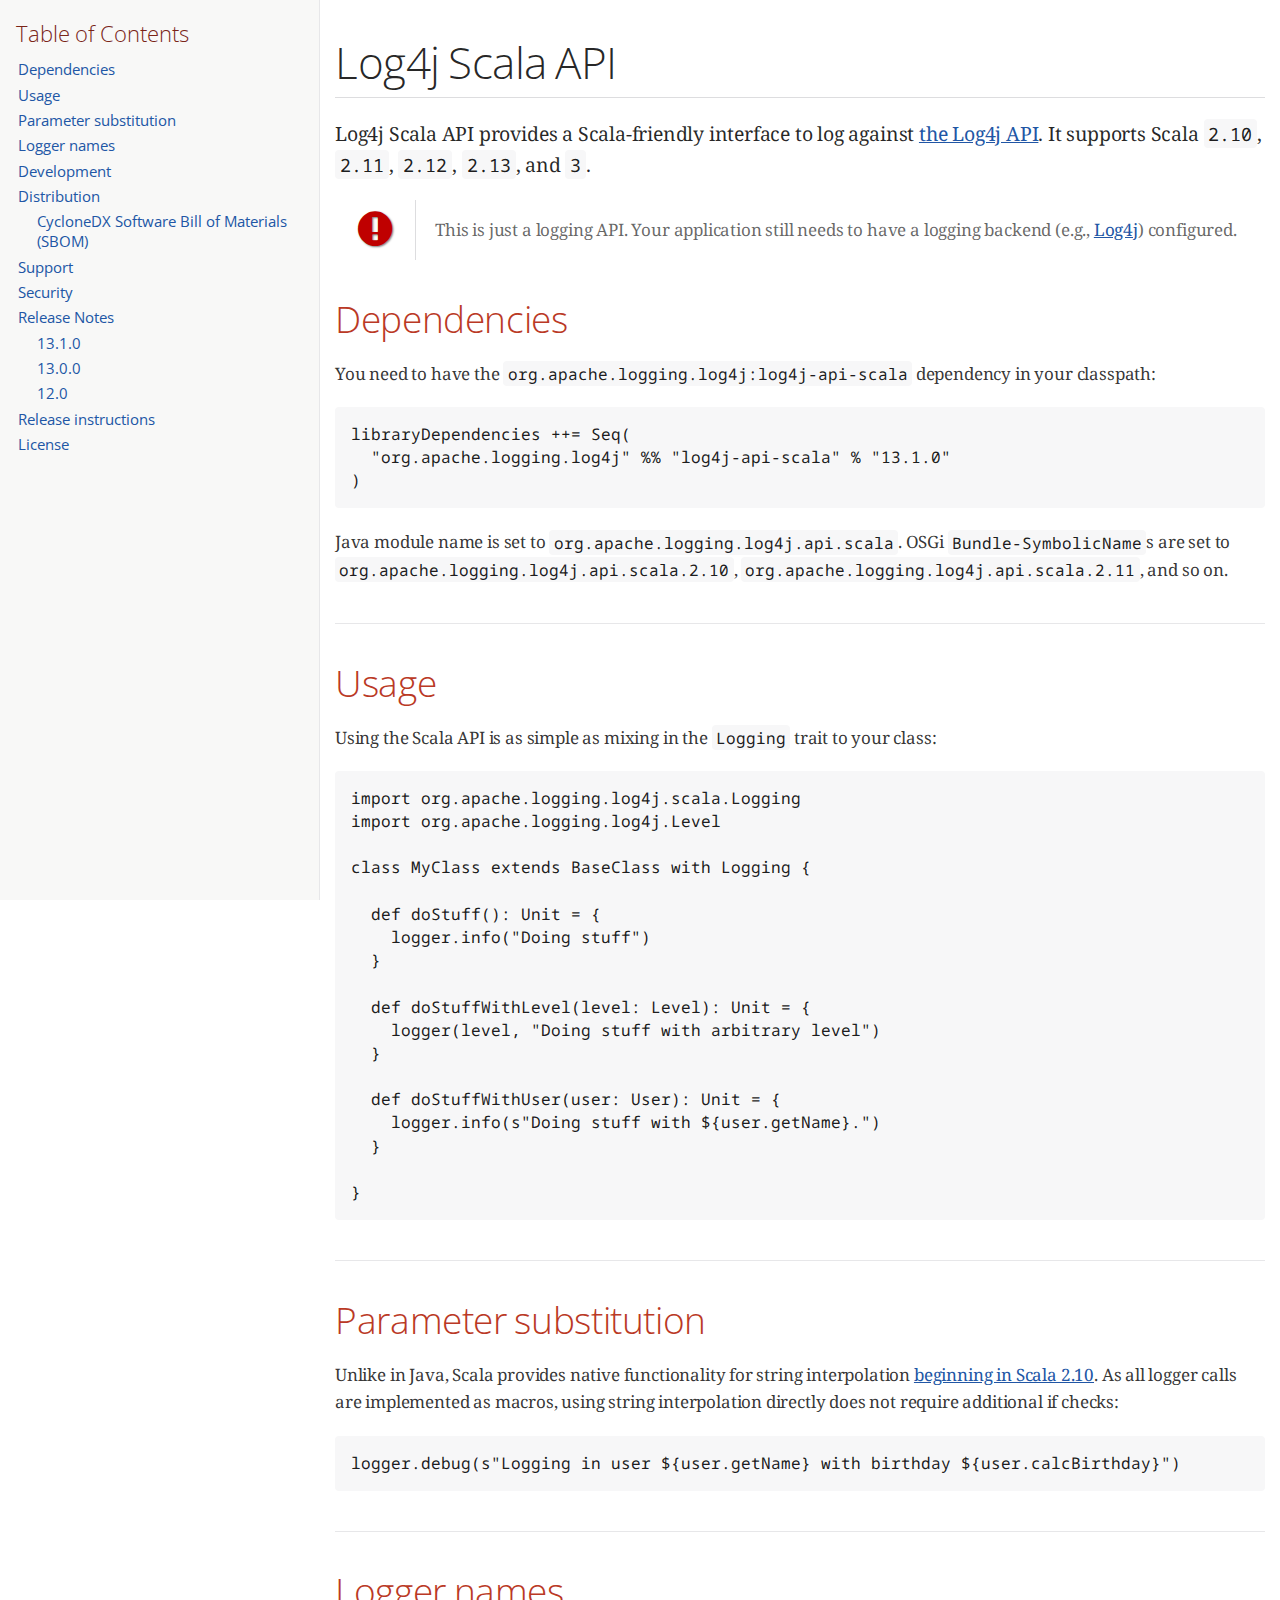
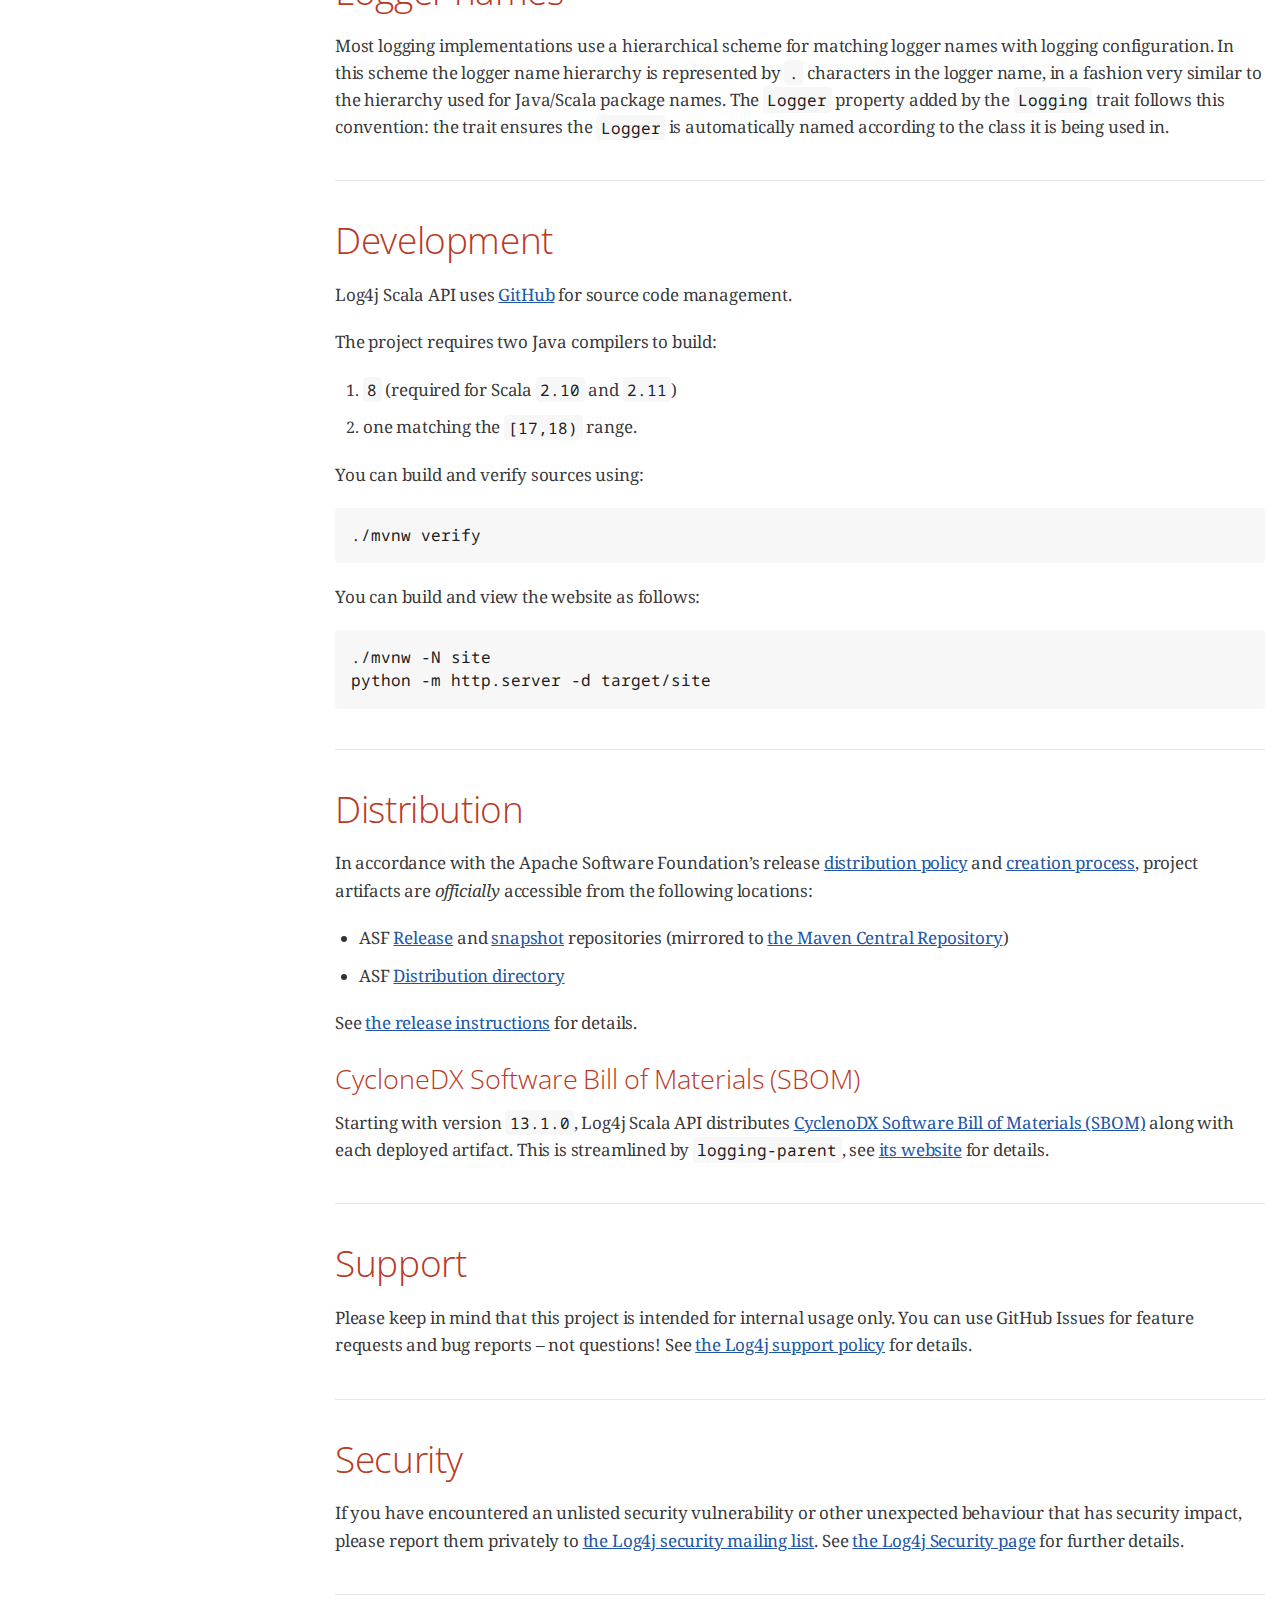
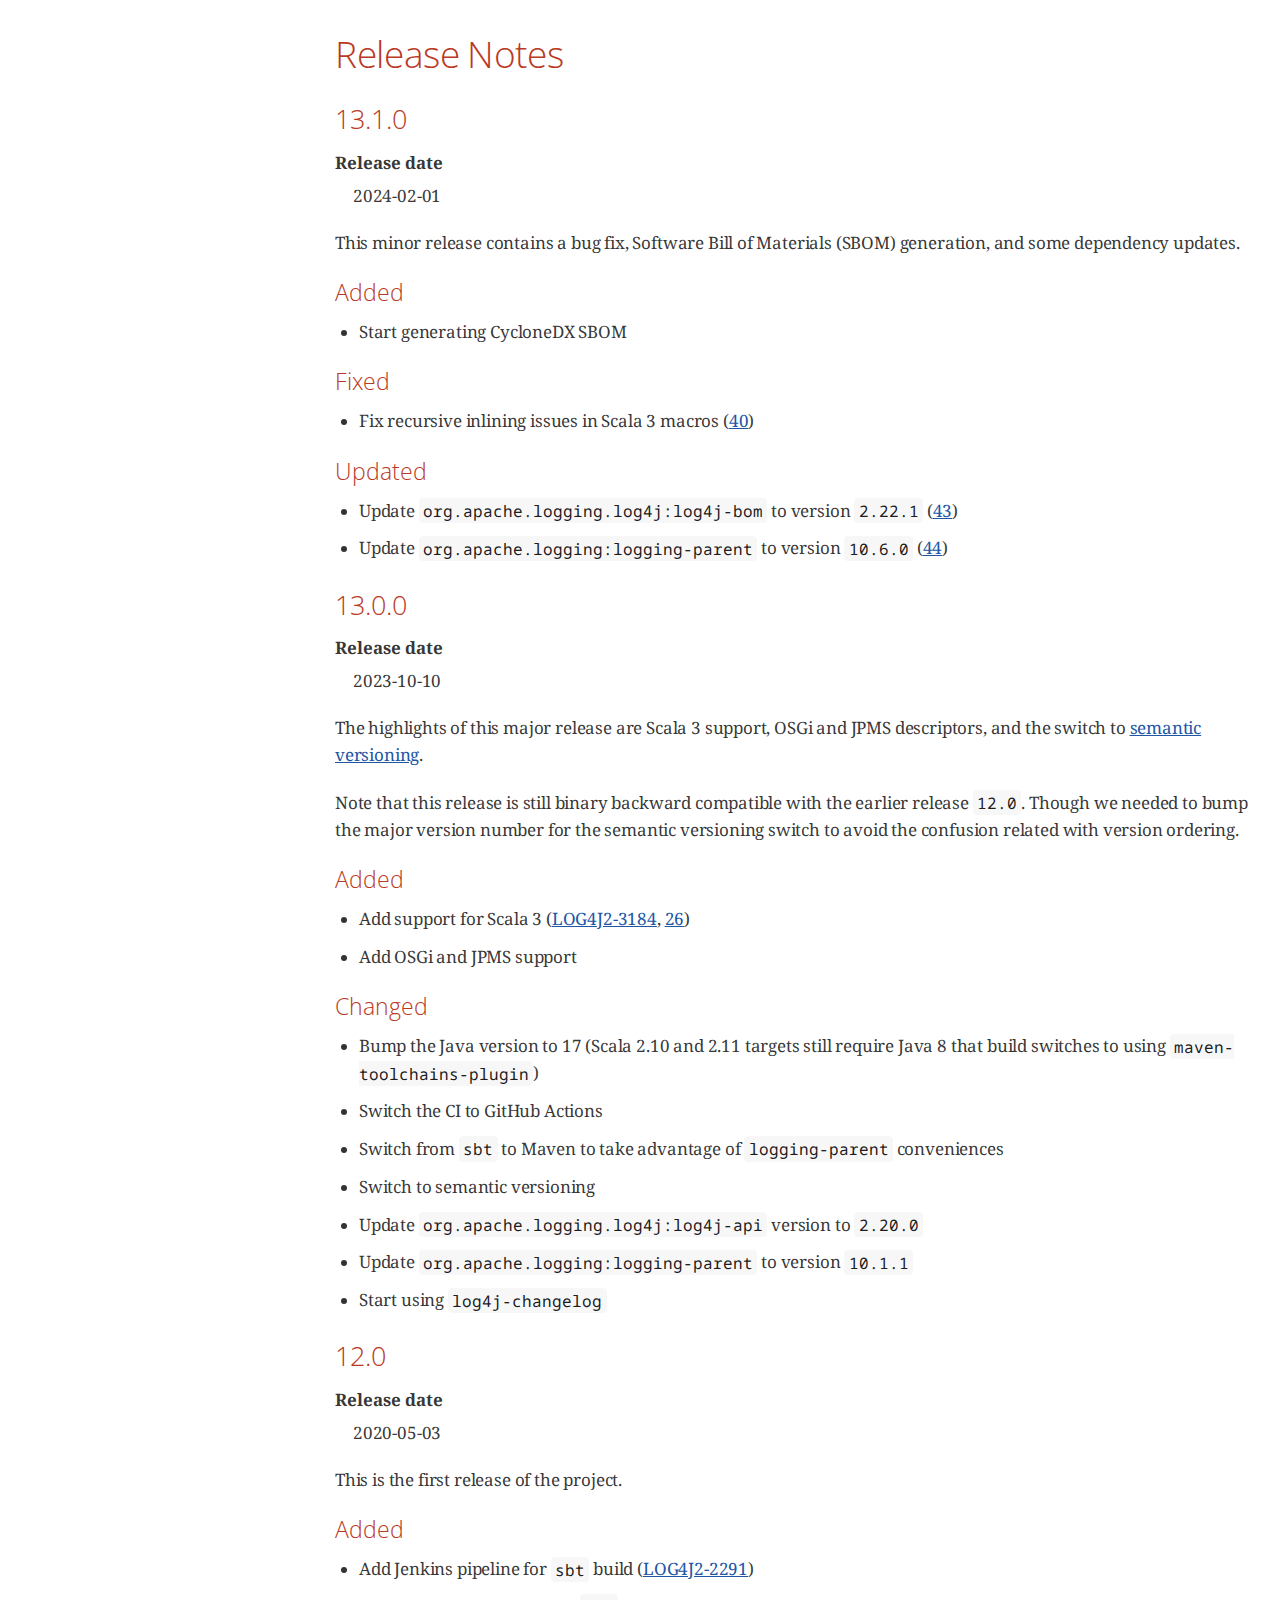
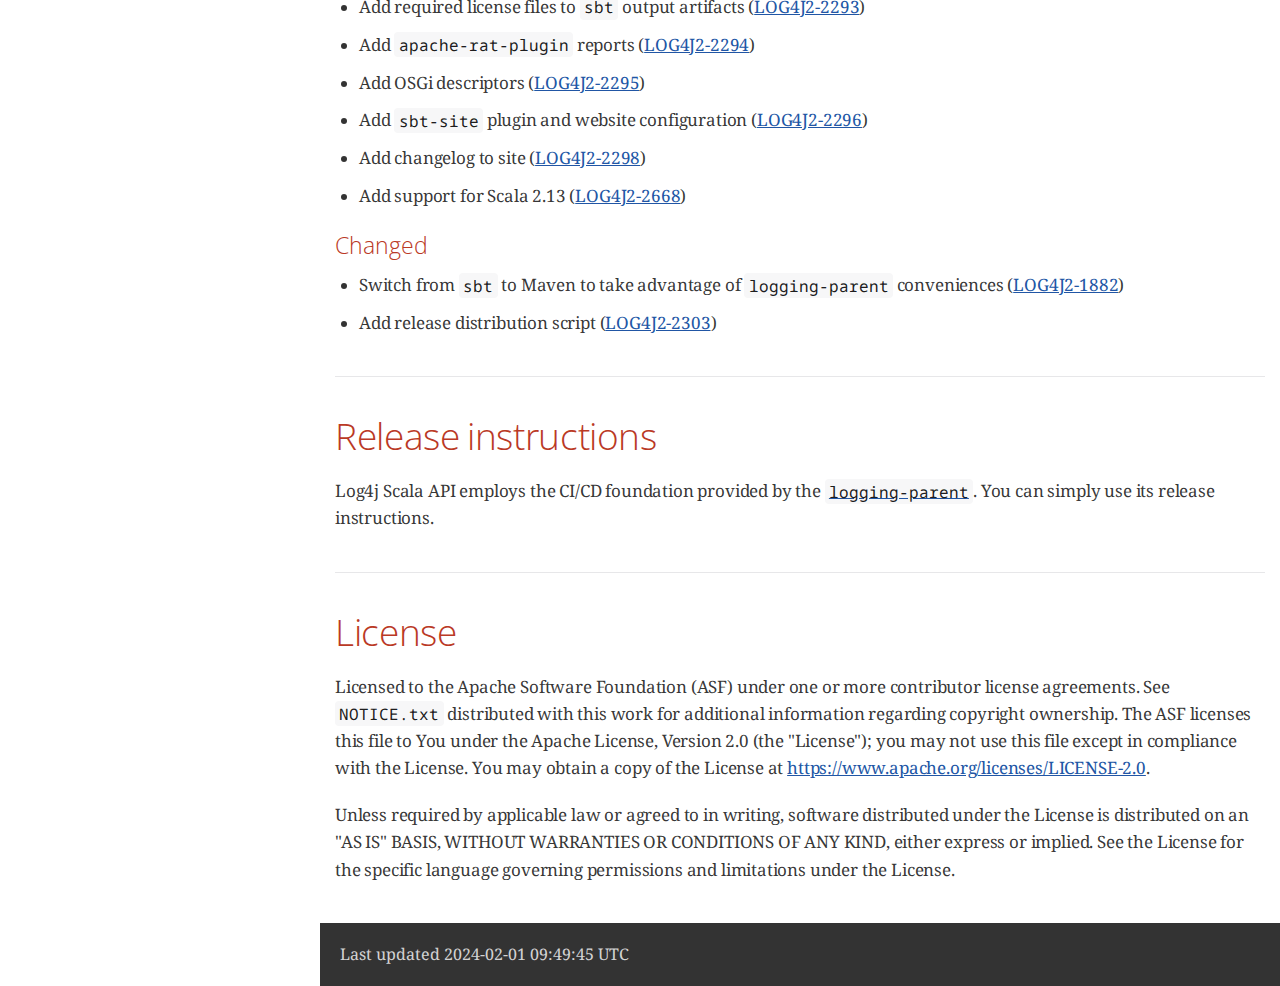
==== commit e90e1386: "Add `13.1.0` release site" ====
--- a/13.x/index.html
+++ b/13.x/index.html
@@ -537,11 +537,16 @@
 <li><a href="#params">Parameter substitution</a></li>
 <li><a href="#logger-names">Logger names</a></li>
 <li><a href="#development">Development</a></li>
-<li><a href="#distribution">Distribution</a></li>
+<li><a href="#distribution">Distribution</a>
+<ul class="sectlevel2">
+<li><a href="#cyclonedx-sbom">CycloneDX Software Bill of Materials (SBOM)</a></li>
+</ul>
+</li>
 <li><a href="#support">Support</a></li>
 <li><a href="#security">Security</a></li>
 <li><a href="#release-notes">Release Notes</a>
 <ul class="sectlevel2">
+<li><a href="#release-notes-13-1-0">13.1.0</a></li>
 <li><a href="#release-notes-13-0-0">13.0.0</a></li>
 <li><a href="#release-notes-12-0">12.0</a></li>
 </ul>
@@ -584,7 +589,7 @@
 <div class="listingblock">
 <div class="content">
 <pre class="CodeRay highlight"><code data-lang="sbt">libraryDependencies ++= Seq(
-  &quot;org.apache.logging.log4j&quot; %% &quot;log4j-api-scala&quot; % &quot;13.0.0&quot;
+  &quot;org.apache.logging.log4j&quot; %% &quot;log4j-api-scala&quot; % &quot;13.1.0&quot;
 )</code></pre>
 </div>
 </div>
@@ -705,6 +710,13 @@
 <div class="paragraph">
 <p>See <a href="#release-instructions">the release instructions</a> for details.</p>
 </div>
+<div class="sect2">
+<h3 id="cyclonedx-sbom">CycloneDX Software Bill of Materials (SBOM)</h3>
+<div class="paragraph">
+<p>Starting with version <code>13.1.0</code>, Log4j Scala API distributes <a href="https://cyclonedx.org/capabilities/sbom/">CyclenoDX Software Bill of Materials (SBOM)</a> along with each deployed artifact.
+This is streamlined by <code>logging-parent</code>, see <a href="https://logging.apache.org/logging-parent/latest/#cyclonedx-sbom">its website</a> for details.</p>
+</div>
+</div>
 </div>
 </div>
 <div class="sect1">
@@ -729,6 +741,53 @@
 <div class="sect1">
 <h2 id="release-notes">Release Notes</h2>
 <div class="sectionbody">
+<div class="sect2">
+<h3 id="release-notes-13-1-0">13.1.0</h3>
+<div class="dlist">
+<dl>
+<dt class="hdlist1">Release date</dt>
+<dd>
+<p>2024-02-01</p>
+</dd>
+</dl>
+</div>
+<div class="paragraph">
+<p>This minor release contains a bug fix, Software Bill of Materials (SBOM) generation, and some dependency updates.</p>
+</div>
+<div class="sect3">
+<h4 id="_added">Added</h4>
+<div class="ulist">
+<ul>
+<li>
+<p>Start generating CycloneDX SBOM</p>
+</li>
+</ul>
+</div>
+</div>
+<div class="sect3">
+<h4 id="_fixed">Fixed</h4>
+<div class="ulist">
+<ul>
+<li>
+<p>Fix recursive inlining issues in Scala 3 macros (<a href="https://github.com/apache/logging-log4j-scala/pull/40">40</a>)</p>
+</li>
+</ul>
+</div>
+</div>
+<div class="sect3">
+<h4 id="_updated">Updated</h4>
+<div class="ulist">
+<ul>
+<li>
+<p>Update <code>org.apache.logging.log4j:log4j-bom</code> to version <code>2.22.1</code> (<a href="https://github.com/apache/logging-log4j-scala/pull/43">43</a>)</p>
+</li>
+<li>
+<p>Update <code>org.apache.logging:logging-parent</code> to version <code>10.6.0</code> (<a href="https://github.com/apache/logging-log4j-scala/pull/44">44</a>)</p>
+</li>
+</ul>
+</div>
+</div>
+</div>
 <div class="sect2">
 <h3 id="release-notes-13-0-0">13.0.0</h3>
 <div class="dlist">
@@ -747,14 +806,14 @@
 Though we needed to bump the major version number for the semantic versioning switch to avoid the confusion related with version ordering.</p>
 </div>
 <div class="sect3">
-<h4 id="_added">Added</h4>
+<h4 id="_added_2">Added</h4>
 <div class="ulist">
 <ul>
 <li>
-<p>Added support for Scala 3 (<a href="https://issues.apache.org/jira/browse/LOG4J2-3184">LOG4J2-3184</a>, <a href="https://github.com/apache/logging-log4j-scala/pull/26">26</a>)</p>
-</li>
-<li>
-<p>Added OSGi and JPMS support</p>
+<p>Add support for Scala 3 (<a href="https://issues.apache.org/jira/browse/LOG4J2-3184">LOG4J2-3184</a>, <a href="https://github.com/apache/logging-log4j-scala/pull/26">26</a>)</p>
+</li>
+<li>
+<p>Add OSGi and JPMS support</p>
 </li>
 </ul>
 </div>
@@ -764,25 +823,25 @@
 <div class="ulist">
 <ul>
 <li>
-<p>Bumped the Java version to 17 (Scala 2.10 and 2.11 targets still require Java 8 that build switches to using <code>maven-toolchains-plugin</code>)</p>
+<p>Bump the Java version to 17 (Scala 2.10 and 2.11 targets still require Java 8 that build switches to using <code>maven-toolchains-plugin</code>)</p>
 </li>
 <li>
 <p>Switch the CI to GitHub Actions</p>
 </li>
 <li>
-<p>Switched from <code>sbt</code> to Maven to take advantage of <code>logging-parent</code> conveniences</p>
-</li>
-<li>
-<p>Switched to semantic versioning</p>
-</li>
-<li>
-<p>Updated <code>org.apache.logging.log4j:log4j-api</code> version to <code>2.20.0</code></p>
+<p>Switch from <code>sbt</code> to Maven to take advantage of <code>logging-parent</code> conveniences</p>
+</li>
+<li>
+<p>Switch to semantic versioning</p>
+</li>
+<li>
+<p>Update <code>org.apache.logging.log4j:log4j-api</code> version to <code>2.20.0</code></p>
 </li>
 <li>
 <p>Update <code>org.apache.logging:logging-parent</code> to version <code>10.1.1</code></p>
 </li>
 <li>
-<p>Started using <code>log4j-changelog</code></p>
+<p>Start using <code>log4j-changelog</code></p>
 </li>
 </ul>
 </div>
@@ -802,29 +861,29 @@
 <p>This is the first release of the project.</p>
 </div>
 <div class="sect3">
-<h4 id="_added_2">Added</h4>
+<h4 id="_added_3">Added</h4>
 <div class="ulist">
 <ul>
 <li>
-<p>Added Jenkins pipeline for <code>sbt</code> build (<a href="https://issues.apache.org/jira/browse/LOG4J2-2291">LOG4J2-2291</a>)</p>
-</li>
-<li>
-<p>Added required license files to <code>sbt</code> output artifacts (<a href="https://issues.apache.org/jira/browse/LOG4J2-2293">LOG4J2-2293</a>)</p>
-</li>
-<li>
-<p>Added <code>apache-rat-plugin</code> reports (<a href="https://issues.apache.org/jira/browse/LOG4J2-2294">LOG4J2-2294</a>)</p>
-</li>
-<li>
-<p>Added OSGi descriptors (<a href="https://issues.apache.org/jira/browse/LOG4J2-2295">LOG4J2-2295</a>)</p>
-</li>
-<li>
-<p>Added <code>sbt-site</code> plugin and website configuration (<a href="https://issues.apache.org/jira/browse/LOG4J2-2296">LOG4J2-2296</a>)</p>
-</li>
-<li>
-<p>Added changelog to site (<a href="https://issues.apache.org/jira/browse/LOG4J2-2298">LOG4J2-2298</a>)</p>
-</li>
-<li>
-<p>Added support for Scala 2.13 (<a href="https://issues.apache.org/jira/browse/LOG4J2-2668">LOG4J2-2668</a>)</p>
+<p>Add Jenkins pipeline for <code>sbt</code> build (<a href="https://issues.apache.org/jira/browse/LOG4J2-2291">LOG4J2-2291</a>)</p>
+</li>
+<li>
+<p>Add required license files to <code>sbt</code> output artifacts (<a href="https://issues.apache.org/jira/browse/LOG4J2-2293">LOG4J2-2293</a>)</p>
+</li>
+<li>
+<p>Add <code>apache-rat-plugin</code> reports (<a href="https://issues.apache.org/jira/browse/LOG4J2-2294">LOG4J2-2294</a>)</p>
+</li>
+<li>
+<p>Add OSGi descriptors (<a href="https://issues.apache.org/jira/browse/LOG4J2-2295">LOG4J2-2295</a>)</p>
+</li>
+<li>
+<p>Add <code>sbt-site</code> plugin and website configuration (<a href="https://issues.apache.org/jira/browse/LOG4J2-2296">LOG4J2-2296</a>)</p>
+</li>
+<li>
+<p>Add changelog to site (<a href="https://issues.apache.org/jira/browse/LOG4J2-2298">LOG4J2-2298</a>)</p>
+</li>
+<li>
+<p>Add support for Scala 2.13 (<a href="https://issues.apache.org/jira/browse/LOG4J2-2668">LOG4J2-2668</a>)</p>
 </li>
 </ul>
 </div>
@@ -834,10 +893,10 @@
 <div class="ulist">
 <ul>
 <li>
-<p>Switched from <code>sbt</code> to Maven to take advantage of <code>logging-parent</code> conveniences (<a href="https://issues.apache.org/jira/browse/LOG4J2-1882">LOG4J2-1882</a>)</p>
-</li>
-<li>
-<p>Added release distribution script (<a href="https://issues.apache.org/jira/browse/LOG4J2-2303">LOG4J2-2303</a>)</p>
+<p>Switch from <code>sbt</code> to Maven to take advantage of <code>logging-parent</code> conveniences (<a href="https://issues.apache.org/jira/browse/LOG4J2-1882">LOG4J2-1882</a>)</p>
+</li>
+<li>
+<p>Add release distribution script (<a href="https://issues.apache.org/jira/browse/LOG4J2-2303">LOG4J2-2303</a>)</p>
 </li>
 </ul>
 </div>
@@ -872,7 +931,7 @@
 </div>
 <div id="footer">
 <div id="footer-text">
-Last updated 2023-10-10 09:12:25 UTC
+Last updated 2024-02-01 09:49:45 UTC
 </div>
 </div>
 </body>
